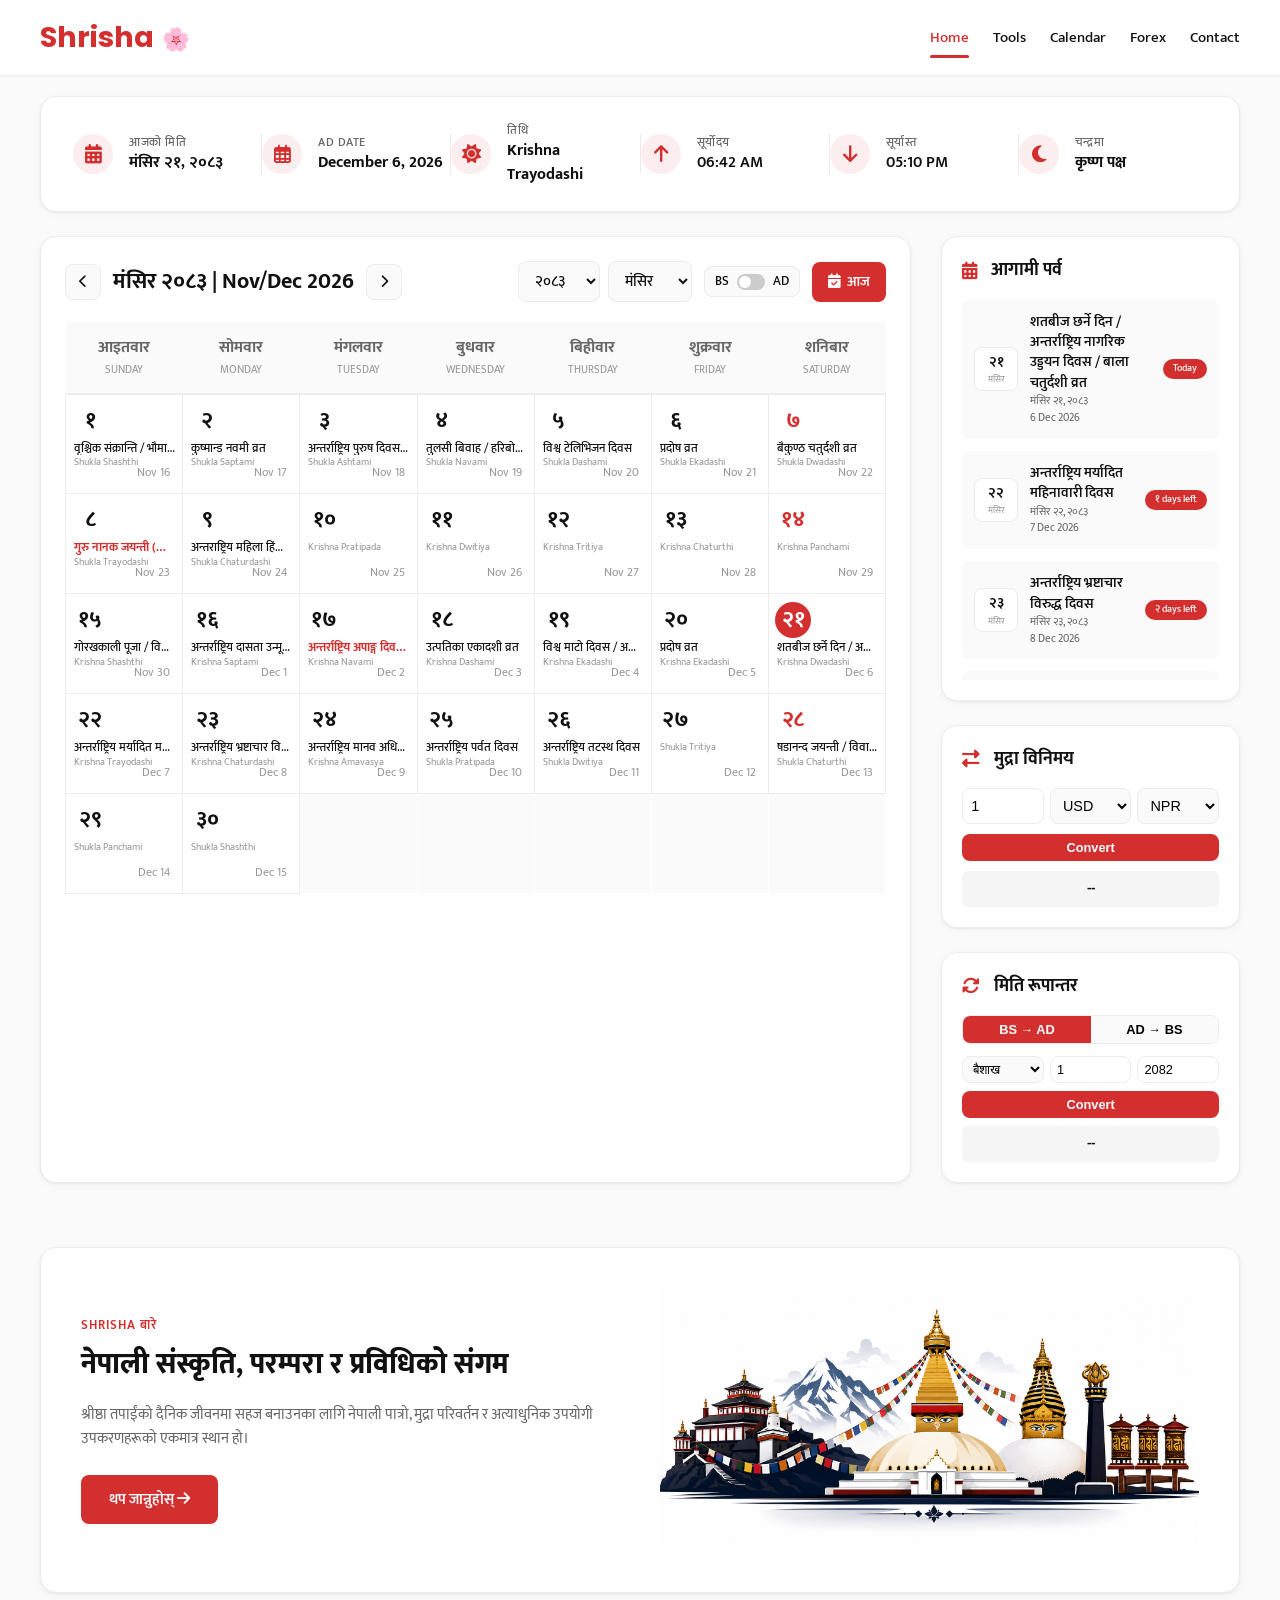
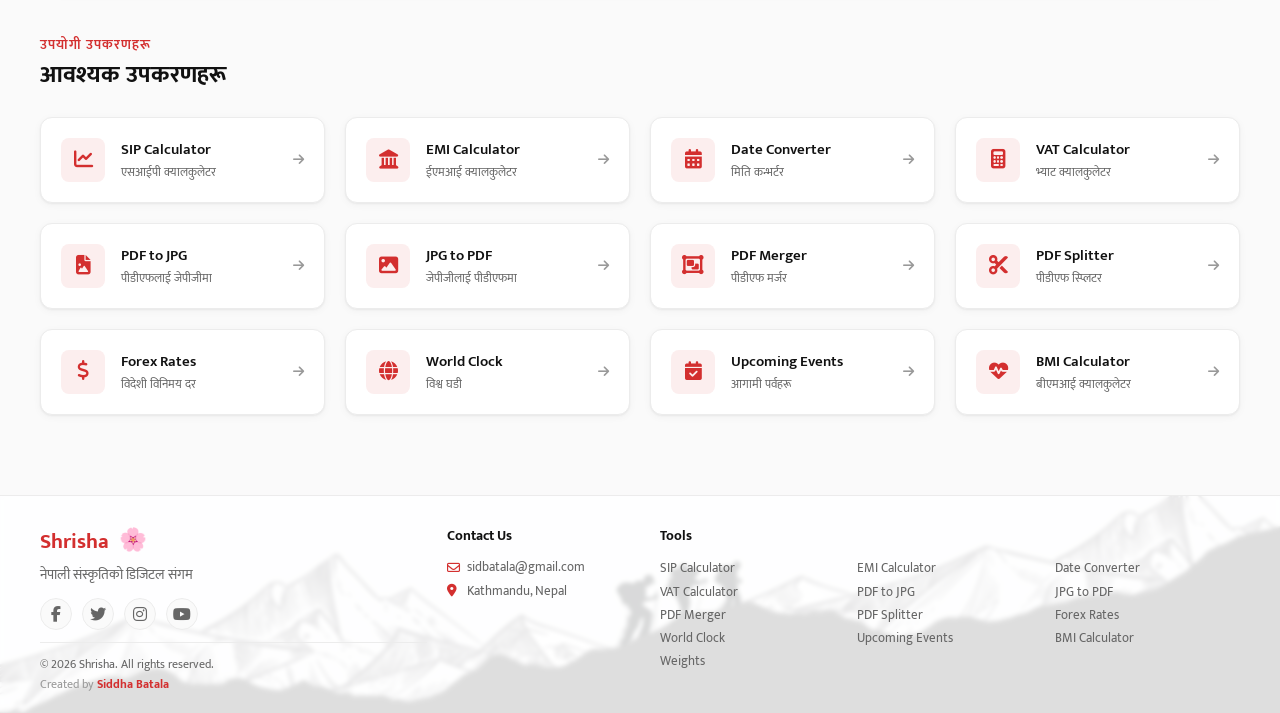
==== index.html @ 15189b82 "Add files via upload" ====
<!DOCTYPE html>
<html lang="ne">
<head>
    <meta charset="UTF-8" />
    <meta name="viewport" content="width=device-width, initial-scale=1.0, maximum-scale=5.0, user-scalable=yes" />
    <title>Shrisha – नेपाली पात्रो, पञ्चाङ्ग र उपकरणहरू</title>
    <meta name="description" content="Shrisha – पूर्ण नेपाली पात्रो, पञ्चाङ्ग, मिति कन्भर्टर, मुद्रा परिवर्तक र उपयोगी उपकरणहरू।" />
    <meta name="keywords" content="नेपाली पात्रो, Nepali Calendar, Panchang, नेपाली पञ्चाङ्ग, मिति कन्भर्टर" />
    <meta name="robots" content="index, follow" />
    <link rel="canonical" href="https://shrisha.com/" />

    <!-- Open Graph -->
    <meta property="og:type" content="website" />
    <meta property="og:title" content="Shrisha – नेपाली पात्रो, पञ्चाङ्ग र उपकरणहरू" />
    <meta property="og:description" content="पूर्ण नेपाली पात्रो, पञ्चाङ्ग, मुद्रा परिवर्तक, मिति कन्भर्टर र उपयोगी उपकरणहरू।" />
    <meta property="og:url" content="https://shrisha.com/" />

    <!-- Favicon -->
    <link rel="icon" type="image/png" href="assets/favicon.png" />
    <link rel="apple-touch-icon" href="assets/favicon.png" />

    <!-- Fonts -->
    <link rel="preconnect" href="https://fonts.googleapis.com" />
    <link rel="preconnect" href="https://fonts.gstatic.com" crossorigin />
    <link rel="stylesheet" href="https://fonts.googleapis.com/css2?family=Mukta:wght@300;400;500;600;700;800&family=Poppins:wght@300;400;500;600;700&display=swap" />

    <!-- Font Awesome -->
    <link rel="stylesheet" href="https://cdnjs.cloudflare.com/ajax/libs/font-awesome/6.4.0/css/all.min.css" />

    <!-- Main Styles -->
    <link rel="stylesheet" href="style.css" />

    <script type="application/ld+json">
        {
            "@context": "https://schema.org",
            "@type": "WebPage",
            "name": "Shrisha – Nepali Calendar & Tools",
            "description": "Complete Nepali calendar, panchang, currency converter, date converter and tools.",
            "url": "https://shrisha.com/"
        }
    </script>
</head>
<body>

    <!-- ===== HEADER ===== -->
    <header class="header">
        <div class="header-inner">
            <div class="nav-left">
                <a href="index.html" class="logo">
                    <span class="logo-text">Shrisha</span>
                    <span class="logo-sakura">🌸</span>
                </a>
            </div>
            <nav id="main-nav" class="main-nav">
                <ul id="nav-menu" class="nav-menu">
                    <li><a href="index.html" class="nav-link active">Home</a></li>
                    <li><a href="#tools-section" class="nav-link tools-nav-link">Tools</a></li>
                    <li><a href="#calendar" class="nav-link">Calendar</a></li>
                    <li><a href="Forex.html" class="nav-link" target="_blank">Forex</a></li>
                    <li><a href="#" class="nav-link">Contact</a></li>
                </ul>
                <button class="mobile-menu-toggle" id="mobile-menu-toggle" aria-label="Toggle menu">
                    <span></span><span></span><span></span>
                </button>
            </nav>
        </div>
    </header>

    <!-- ===== TOP INFO BAR ===== -->
    <section class="info-bar-container">
        <div class="info-bar" id="info-bar">
            <div class="info-item">
                <div class="info-icon"><i class="fas fa-calendar-alt"></i></div>
                <div class="info-content">
                    <div class="info-label">आजको मिति</div>
                    <div class="info-value" id="info-bs-date">--</div>
                </div>
            </div>
            <div class="info-divider"></div>
            <div class="info-item">
                <div class="info-icon"><i class="far fa-calendar-alt"></i></div>
                <div class="info-content">
                    <div class="info-label">AD Date</div>
                    <div class="info-value" id="info-ad-date">--</div>
                </div>
            </div>
            <div class="info-divider"></div>
            <div class="info-item">
                <div class="info-icon"><i class="fas fa-sun"></i></div>
                <div class="info-content">
                    <div class="info-label">तिथि</div>
                    <div class="info-value" id="info-tithi">--</div>
                </div>
            </div>
            <div class="info-divider"></div>
            <div class="info-item">
                <div class="info-icon"><i class="fas fa-arrow-up"></i></div>
                <div class="info-content">
                    <div class="info-label">सूर्योदय</div>
                    <div class="info-value" id="info-sunrise">--:--</div>
                </div>
            </div>
            <div class="info-divider"></div>
            <div class="info-item">
                <div class="info-icon"><i class="fas fa-arrow-down"></i></div>
                <div class="info-content">
                    <div class="info-label">सूर्यास्त</div>
                    <div class="info-value" id="info-sunset">--:--</div>
                </div>
            </div>
            <div class="info-divider"></div>
            <div class="info-item">
                <div class="info-icon"><i class="fas fa-moon"></i></div>
                <div class="info-content">
                    <div class="info-label">चन्द्रमा</div>
                    <div class="info-value" id="info-moon">--</div>
                </div>
            </div>
        </div>
    </section>

    <!-- ===== MAIN ===== -->
    <main class="main" id="calendar">
        <div class="content-grid">
            <!-- Calendar Card (left) -->
            <section class="calendar-card">
                <div class="calendar-header">
                    <div class="month-nav-group">
                        <button id="prev" class="nav-btn" aria-label="Previous month"><i class="fas fa-chevron-left"></i></button>
                        <div class="month-title"><span id="period-label" class="period-label">Loading...</span></div>
                        <button id="next" class="nav-btn" aria-label="Next month"><i class="fas fa-chevron-right"></i></button>
                    </div>
                    <div class="header-controls">
                        <div class="dropdown-group">
                            <select id="year-selector" class="selector-dropdown" aria-label="Select Year"></select>
                            <select id="month-selector" class="selector-dropdown" aria-label="Select Month"></select>
                        </div>
                        <div class="toggle-group">
                            <button id="toggle-mode-btn" class="toggle-mode-btn" aria-label="Toggle BS/AD">
                                <span class="toggle-label">BS</span>
                                <span class="toggle-slider"></span>
                                <span class="toggle-label">AD</span>
                            </button>
                        </div>
                        <button id="today-btn" class="today-btn-header"><i class="fas fa-calendar-check"></i> आज</button>
                    </div>
                </div>
                <div class="calendar-wrapper">
                    <div id="calendar-skeleton" style="display:block;padding:20px;">
                        <div style="display:grid;grid-template-columns:repeat(7,1fr);gap:4px;">
                            <div class="skeleton skeleton-cell"></div><div class="skeleton skeleton-cell"></div><div class="skeleton skeleton-cell"></div><div class="skeleton skeleton-cell"></div><div class="skeleton skeleton-cell"></div><div class="skeleton skeleton-cell"></div><div class="skeleton skeleton-cell"></div>
                            <div class="skeleton skeleton-cell"></div><div class="skeleton skeleton-cell"></div><div class="skeleton skeleton-cell"></div><div class="skeleton skeleton-cell"></div><div class="skeleton skeleton-cell"></div><div class="skeleton skeleton-cell"></div><div class="skeleton skeleton-cell"></div>
                            <div class="skeleton skeleton-cell"></div><div class="skeleton skeleton-cell"></div><div class="skeleton skeleton-cell"></div><div class="skeleton skeleton-cell"></div><div class="skeleton skeleton-cell"></div><div class="skeleton skeleton-cell"></div><div class="skeleton skeleton-cell"></div>
                            <div class="skeleton skeleton-cell"></div><div class="skeleton skeleton-cell"></div><div class="skeleton skeleton-cell"></div><div class="skeleton skeleton-cell"></div><div class="skeleton skeleton-cell"></div><div class="skeleton skeleton-cell"></div><div class="skeleton skeleton-cell"></div>
                            <div class="skeleton skeleton-cell"></div><div class="skeleton skeleton-cell"></div><div class="skeleton skeleton-cell"></div><div class="skeleton skeleton-cell"></div><div class="skeleton skeleton-cell"></div><div class="skeleton skeleton-cell"></div><div class="skeleton skeleton-cell"></div>
                        </div>
                    </div>
                    <table id="calendar-table" role="grid" style="display:none;"></table>
                </div>
            </section>

            <!-- Sidebar (right) – no Panchang, just events and converters -->
            <aside class="sidebar">
                <!-- Upcoming Events -->
                <div class="sidebar-card upcoming-card">
                    <div class="card-header">
                        <h3 class="card-title"><i class="fas fa-calendar-alt" style="color:#D32F2F;margin-right:8px;"></i>आगामी पर्व</h3>
                    </div>
                    <div class="upcoming-container">
                        <ul id="upcoming-list" class="upcoming-list" aria-live="polite">
                            <li class="upcoming-item" style="justify-content:center;color:var(--text-light);font-size:0.85rem;"><span>Loading...</span></li>
                        </ul>
                    </div>
                </div>

                <!-- Currency Converter -->
                <div class="sidebar-card currency-card">
                    <div class="card-header">
                        <h3 class="card-title"><i class="fas fa-exchange-alt" style="color:#D32F2F;margin-right:8px;"></i>मुद्रा विनिमय</h3>
                    </div>
                    <div class="currency-compact">
                        <div class="currency-row">
                            <input type="number" id="currency-amount" class="currency-input" placeholder="Amount" value="1">
                            <select id="currency-from" class="currency-select"></select>
                            <select id="currency-to" class="currency-select"></select>
                        </div>
                        <button id="currency-convert-btn" class="compact-btn">Convert</button>
                        <div id="currency-result" class="currency-result" style="min-height:36px;padding:6px;background:#f5f5f5;border-radius:6px;text-align:center;font-weight:600;">--</div>
                    </div>
                </div>

                <!-- Date Converter -->
                <div class="sidebar-card converter-card">
                    <div class="card-header">
                        <h3 class="card-title"><i class="fas fa-sync-alt" style="color:#D32F2F;margin-right:8px;"></i>मिति रूपान्तर</h3>
                    </div>
                    <div class="converter-compact">
                        <div class="converter-tabs">
                            <button class="converter-tab active" data-mode="bs-to-ad">BS → AD</button>
                            <button class="converter-tab" data-mode="ad-to-bs">AD → BS</button>
                        </div>
                        <div id="bs-to-ad-compact" class="converter-form-compact active">
                            <div class="compact-row">
                                <select id="bs-month-compact" class="compact-select"></select>
                                <input type="number" id="bs-day-compact" class="compact-input" placeholder="Day" min="1" max="32" value="1">
                                <input type="number" id="bs-year-compact" class="compact-input" placeholder="BS Year" min="2000" max="2099" value="2082">
                            </div>
                            <button id="convert-bs-compact-btn" class="compact-btn">Convert</button>
                            <div id="bs-to-ad-compact-result" class="compact-result" style="min-height:36px;">--</div>
                        </div>
                        <div id="ad-to-bs-compact" class="converter-form-compact">
                            <div class="compact-row">
                                <select id="ad-month-compact" class="compact-select"></select>
                                <input type="number" id="ad-day-compact" class="compact-input" placeholder="Day" min="1" max="31" value="1">
                                <input type="number" id="ad-year-compact" class="compact-input" placeholder="AD Year" min="1943" max="2042" value="2025">
                            </div>
                            <button id="convert-ad-compact-btn" class="compact-btn">Convert</button>
                            <div id="ad-to-bs-compact-result" class="compact-result" style="min-height:36px;">--</div>
                        </div>
                    </div>
                </div>
            </aside>
        </div>
    </main>

    <!-- ===== DAY INFO POPUP (modal) ===== -->
    <div id="day-popup" class="day-popup" aria-hidden="true" role="dialog">
        <div class="popup-overlay"></div>
        <div class="popup-container">
            <div class="popup-card" role="document">
                <button class="popup-close" id="popup-close" aria-label="बन्द">✕</button>

                <div class="popup-header">
                    <div class="popup-bs-date" id="popup-bs-date">--</div>
                    <div class="popup-ad-date" id="popup-ad-date">--</div>
                    <div class="popup-weekday" id="popup-weekday">--</div>
                </div>

                <div class="popup-body">
                    <div class="popup-row">
                        <div class="popup-sun-item"><i class="fas fa-arrow-up"></i> सूर्योदय: <span id="popup-sunrise">--:--</span></div>
                        <div class="popup-sun-item"><i class="fas fa-arrow-down"></i> सूर्यास्त: <span id="popup-sunset">--:--</span></div>
                    </div>
                    <div class="popup-day-count" id="popup-day-count">आज</div>

                    <div class="popup-panchang-mini">
                        <div class="popup-p-item"><label>तिथि</label><span id="popup-tithi">--</span></div>
                        <div class="popup-p-item"><label>पक्ष</label><span id="popup-paksha">--</span></div>
                        <div class="popup-p-item"><label>नक्षत्र</label><span id="popup-nakshatra">--</span></div>
                        <div class="popup-p-item"><label>योग</label><span id="popup-yoga">--</span></div>
                        <div class="popup-p-item"><label>करण</label><span id="popup-karana">--</span></div>
                        <div class="popup-p-item"><label>सूर्य राशि</label><span id="popup-sun-rashi">--</span></div>
                        <div class="popup-p-item"><label>चन्द्र राशि</label><span id="popup-moon-rashi">--</span></div>
                    </div>

                    <div class="popup-festivals" id="popup-festivals"></div>

                    <!-- View Full Panchang Link (icon removed) -->
                    <div class="popup-full-panchang-link">
                        <a href="#" id="popup-full-panchang-link" class="full-panchang-link">
                            पूर्ण पञ्चाङ्ग हेर्नुहोस्
                        </a>
                    </div>
                </div>
            </div>
        </div>
    </div>

    <!-- ===== ABOUT SECTION ===== -->
    <section class="about-section">
        <div class="about-wrapper">
            <div class="about-text">
                <h4 class="about-subtitle">Shrisha बारे</h4>
                <h2 class="about-title">नेपाली संस्कृति, परम्परा र प्रविधिको संगम</h2>
                <p>श्रीष्ठा तपाईंको दैनिक जीवनमा सहज बनाउनका लागि नेपाली पात्रो, मुद्रा परिवर्तन र अत्याधुनिक उपयोगी उपकरणहरूको एकमात्र स्थान हो।</p>
                <button class="btn-primary">थप जान्नुहोस् <i class="fas fa-arrow-right"></i></button>
            </div>
            <div class="about-image"><img src="assets/about-image.png" alt="Shrisha बारे" loading="lazy" /></div>
        </div>
    </section>

    <!-- ===== TOOLS SECTION ===== -->
    <section id="tools-section" class="tools-section">
        <div class="tools-header">
            <span class="tools-label">उपयोगी उपकरणहरू</span>
            <h3 class="tools-title">आवश्यक उपकरणहरू</h3>
        </div>
        <div class="tools-grid">
            <a href="#" class="tool-card" data-tool="sip"><div class="tool-icon"><i class="fas fa-chart-line"></i></div><div class="tool-content"><h4>SIP Calculator</h4><p>एसआईपी क्यालकुलेटर</p></div><i class="fas fa-arrow-right tool-arrow"></i></a>
            <a href="#" class="tool-card" data-tool="emi"><div class="tool-icon"><i class="fas fa-landmark"></i></div><div class="tool-content"><h4>EMI Calculator</h4><p>ईएमआई क्यालकुलेटर</p></div><i class="fas fa-arrow-right tool-arrow"></i></a>
            <a href="#" class="tool-card" data-tool="date"><div class="tool-icon"><i class="fas fa-calendar-alt"></i></div><div class="tool-content"><h4>Date Converter</h4><p>मिति कन्भर्टर</p></div><i class="fas fa-arrow-right tool-arrow"></i></a>
            <a href="#" class="tool-card" data-tool="vat"><div class="tool-icon"><i class="fas fa-calculator"></i></div><div class="tool-content"><h4>VAT Calculator</h4><p>भ्याट क्यालकुलेटर</p></div><i class="fas fa-arrow-right tool-arrow"></i></a>
            <a href="#" class="tool-card" data-tool="pdf2jpg"><div class="tool-icon"><i class="fas fa-file-image"></i></div><div class="tool-content"><h4>PDF to JPG</h4><p>पीडीएफलाई जेपीजीमा</p></div><i class="fas fa-arrow-right tool-arrow"></i></a>
            <a href="#" class="tool-card" data-tool="jpg2pdf"><div class="tool-icon"><i class="fas fa-image"></i></div><div class="tool-content"><h4>JPG to PDF</h4><p>जेपीजीलाई पीडीएफमा</p></div><i class="fas fa-arrow-right tool-arrow"></i></a>
            <a href="#" class="tool-card" data-tool="pdfmerge"><div class="tool-icon"><i class="fas fa-object-group"></i></div><div class="tool-content"><h4>PDF Merger</h4><p>पीडीएफ मर्जर</p></div><i class="fas fa-arrow-right tool-arrow"></i></a>
            <a href="#" class="tool-card" data-tool="pdfsplit"><div class="tool-icon"><i class="fas fa-cut"></i></div><div class="tool-content"><h4>PDF Splitter</h4><p>पीडीएफ स्प्लिटर</p></div><i class="fas fa-arrow-right tool-arrow"></i></a>
            <a href="#" class="tool-card" data-tool="forex"><div class="tool-icon"><i class="fas fa-dollar-sign"></i></div><div class="tool-content"><h4>Forex Rates</h4><p>विदेशी विनिमय दर</p></div><i class="fas fa-arrow-right tool-arrow"></i></a>
            <a href="#" class="tool-card" data-tool="worldclock"><div class="tool-icon"><i class="fas fa-globe"></i></div><div class="tool-content"><h4>World Clock</h4><p>विश्व घडी</p></div><i class="fas fa-arrow-right tool-arrow"></i></a>
            <a href="#" class="tool-card" data-tool="events"><div class="tool-icon"><i class="fas fa-calendar-check"></i></div><div class="tool-content"><h4>Upcoming Events</h4><p>आगामी पर्वहरू</p></div><i class="fas fa-arrow-right tool-arrow"></i></a>
            <a href="#" class="tool-card" data-tool="bmi"><div class="tool-icon"><i class="fas fa-heartbeat"></i></div><div class="tool-content"><h4>BMI Calculator</h4><p>बीएमआई क्यालकुलेटर</p></div><i class="fas fa-arrow-right tool-arrow"></i></a>
        </div>
    </section>

    <!-- ===== FOOTER ===== -->
    <footer class="footer">
        <div class="footer-overlay"></div>
        <div class="footer-content">
            <!-- Brand Column -->
            <div class="footer-column brand-col">
                <div class="footer-logo">Shrisha <span class="logo-sakura">🌸</span></div>
                <p class="footer-desc">नेपाली संस्कृतिको डिजिटल संगम</p>
                <div class="social-links">
                    <a href="#" aria-label="Facebook"><i class="fab fa-facebook-f"></i></a>
                    <a href="#" aria-label="Twitter"><i class="fab fa-twitter"></i></a>
                    <a href="#" aria-label="Instagram"><i class="fab fa-instagram"></i></a>
                    <a href="#" aria-label="YouTube"><i class="fab fa-youtube"></i></a>
                </div>
                <div class="footer-copyright">
                    <p>&copy; <span id="current-year"></span> Shrisha. All rights reserved.</p>
                    <p class="creator-credit">Created by <strong>Siddha Batala</strong></p>
                </div>
            </div>

            <!-- Contact Column -->
            <div class="footer-column contact-col">
                <h4>Contact Us</h4>
                <ul>
                    <li><i class="far fa-envelope"></i> sidbatala@gmail.com</li>
                    <li><i class="fas fa-map-marker-alt"></i> Kathmandu, Nepal</li>
                </ul>
            </div>

            <!-- Tools Column -->
            <div class="footer-column tools-col">
                <h4>Tools</h4>
                <ul>
                    <li><a href="#">SIP Calculator</a></li>
                    <li><a href="#">EMI Calculator</a></li>
                    <li><a href="#">Date Converter</a></li>
                    <li><a href="#">VAT Calculator</a></li>
                    <li><a href="#">PDF to JPG</a></li>
                    <li><a href="#">JPG to PDF</a></li>
                    <li><a href="#">PDF Merger</a></li>
                    <li><a href="#">PDF Splitter</a></li>
                    <li><a href="#">Forex Rates</a></li>
                    <li><a href="#">World Clock</a></li>
                    <li><a href="#">Upcoming Events</a></li>
                    <li><a href="#">BMI Calculator</a></li>
                    <li><a href="#">Weights</a></li>
                </ul>
            </div>
        </div>
    </footer>

    <!-- ===== SCRIPTS ===== -->
    <script src="data.js"></script>
    <script src="festivals.js"></script>
    <script src="date.js"></script>
    <script src="app.js" defer></script>

</body>
</html>
---- style.css ----
/* ===== Reset & Base ===== */
* {
    margin: 0;
    padding: 0;
    box-sizing: border-box;
}
:root {
    --primary: #D32F2F;
    --primary-hover: #B71C1C;
    --bg-main: #FAFAFA;
    --card-bg: #FFFFFF;
    --text-main: #111111;
    --text-secondary: #666666;
    --text-light: #999999;
    --border-color: #ECECEC;
    --shadow-card: 0 2px 8px rgba(0, 0, 0, 0.04), 0 1px 2px rgba(0, 0, 0, 0.05);
    --shadow-hover: 0 8px 20px rgba(0, 0, 0, 0.06);
    --radius-lg: 16px;
    --radius-md: 12px;
    --radius-sm: 8px;
    --spacing-sm: 16px;
}
html {
    scroll-behavior: smooth;
}
body {
    font-family: 'Mukta', 'Noto Sans Devanagari', 'Poppins', sans-serif;
    background-color: var(--bg-main);
    color: var(--text-main);
    line-height: 1.5;
    -webkit-font-smoothing: antialiased;
}

/* ===== Header ===== */
.header {
    background: var(--card-bg);
    border-bottom: 1px solid var(--border-color);
    position: sticky;
    top: 0;
    z-index: 1000;
    box-shadow: 0 1px 3px rgba(0, 0, 0, 0.04);
}
.header-inner {
    max-width: 1440px;
    margin: 0 auto;
    padding: 16px 40px;
    display: flex;
    align-items: center;
    justify-content: space-between;
    position: relative;
}
.nav-left {
    display: flex;
    align-items: center;
    z-index: 1;
}
.logo {
    display: flex;
    align-items: baseline;
    gap: 6px;
    font-size: 1.5rem;
    font-weight: 700;
    color: var(--primary);
    font-family: 'Poppins', sans-serif;
    text-decoration: none;
    flex-wrap: wrap;
}
.logo-text {
    font-size: 1.8rem;
}
.logo-sakura {
    font-size: 1.4rem;
    line-height: 1;
    margin-left: 2px;
}
.main-nav {
    display: flex;
    align-items: center;
    z-index: 1;
}
.nav-menu {
    display: flex;
    list-style: none;
    gap: 24px;
    align-items: center;
}
.nav-link {
    text-decoration: none;
    color: var(--text-main);
    font-weight: 500;
    font-size: 0.95rem;
    padding: 6px 0;
    position: relative;
    transition: color 0.2s;
}
.nav-link:hover {
    color: var(--primary);
}
.nav-link.active {
    color: var(--primary);
}
.nav-link.active::after {
    content: '';
    position: absolute;
    bottom: -2px;
    left: 0;
    width: 100%;
    height: 3px;
    background: var(--primary);
    border-radius: 2px;
}
.mobile-menu-toggle {
    display: none;
    flex-direction: column;
    gap: 4px;
    background: none;
    border: none;
    cursor: pointer;
    padding: 8px;
}
.mobile-menu-toggle span {
    display: block;
    width: 22px;
    height: 2px;
    background: var(--text-main);
    border-radius: 2px;
    transition: 0.3s;
}
.mobile-menu-toggle.active span:nth-child(1) {
    transform: rotate(45deg) translate(4px, 4px);
}
.mobile-menu-toggle.active span:nth-child(2) {
    opacity: 0;
}
.mobile-menu-toggle.active span:nth-child(3) {
    transform: rotate(-45deg) translate(4px, -4px);
}

/* ===== Info Bar ===== */
.info-bar-container {
    max-width: 1440px;
    margin: 20px auto 0;
    padding: 0 40px;
}
.info-bar {
    background: var(--card-bg);
    border-radius: var(--radius-lg);
    box-shadow: var(--shadow-card);
    padding: 24px 32px;
    display: flex;
    justify-content: space-between;
    align-items: center;
    border: 1px solid var(--border-color);
    flex-wrap: wrap;
}
.info-item {
    display: flex;
    align-items: center;
    gap: 16px;
    flex: 1 1 120px;
}
.info-icon {
    font-size: 1.2rem;
    color: var(--primary);
    background: rgba(211, 47, 47, 0.08);
    width: 40px;
    height: 40px;
    border-radius: 50%;
    display: flex;
    align-items: center;
    justify-content: center;
}
.info-icon .icon-img {
    width: 20px;
    height: 20px;
}
.info-content {
    display: flex;
    flex-direction: column;
}
.info-label {
    font-size: 0.75rem;
    color: var(--text-secondary);
    font-weight: 500;
    text-transform: uppercase;
    letter-spacing: 0.5px;
}
.info-value {
    font-size: 1rem;
    font-weight: 600;
    color: var(--text-main);
}
.info-divider {
    width: 1px;
    height: 40px;
    background: var(--border-color);
}

/* ===== Main Layout ===== */
.main {
    max-width: 1440px;
    margin: 0 auto;
    padding: 24px 40px;
}
.content-grid {
    display: flex;
    gap: 30px;
    align-items: stretch;
}
.calendar-card {
    flex: 2.2;
}
.sidebar {
    flex: 0.8;
    display: flex;
    flex-direction: column;
    gap: 24px;
    position: sticky;
    top: 24px;
    align-self: flex-start;
}

/* ===== Calendar Card ===== */
.calendar-card {
    background: var(--card-bg);
    border-radius: var(--radius-lg);
    box-shadow: var(--shadow-card);
    border: 1px solid var(--border-color);
    padding: 24px;
}
.calendar-header {
    display: flex;
    justify-content: space-between;
    align-items: center;
    margin-bottom: 20px;
    flex-wrap: wrap;
    gap: 12px;
}
.month-nav-group {
    display: flex;
    align-items: center;
    gap: 12px;
}
.month-title {
    font-size: 1.4rem;
    font-weight: 700;
    color: var(--text-main);
}
.nav-btn {
    background: var(--bg-main);
    border: 1px solid var(--border-color);
    border-radius: var(--radius-sm);
    width: 36px;
    height: 36px;
    display: flex;
    align-items: center;
    justify-content: center;
    cursor: pointer;
    color: var(--text-main);
    transition: 0.2s;
}
.nav-btn:hover {
    background: var(--primary);
    color: #fff;
    border-color: var(--primary);
}

.header-controls {
    display: flex;
    align-items: center;
    gap: 12px;
    flex-wrap: wrap;
}
.dropdown-group {
    display: flex;
    gap: 8px;
}
.selector-dropdown {
    padding: 6px 12px;
    border: 1px solid var(--border-color);
    border-radius: var(--radius-sm);
    background: var(--bg-main);
    font-family: inherit;
    font-size: 0.95rem;
    font-weight: 500;
    color: var(--text-main);
    cursor: pointer;
    outline: none;
}
.selector-dropdown:focus {
    border-color: var(--primary);
}
.toggle-group {
    display: flex;
    align-items: center;
}
.toggle-mode-btn {
    display: flex;
    align-items: center;
    gap: 8px;
    background: var(--bg-main);
    border: 1px solid var(--border-color);
    border-radius: var(--radius-sm);
    padding: 4px 10px;
    cursor: pointer;
    font-family: inherit;
    font-weight: 500;
    font-size: 0.8rem;
    color: var(--text-main);
    transition: 0.2s;
}
.toggle-mode-btn:hover {
    border-color: var(--primary);
}
.toggle-slider {
    display: inline-block;
    width: 28px;
    height: 16px;
    background: #ccc;
    border-radius: 20px;
    position: relative;
    transition: 0.3s;
}
.toggle-slider::after {
    content: '';
    position: absolute;
    top: 2px;
    left: 2px;
    width: 12px;
    height: 12px;
    background: white;
    border-radius: 50%;
    transition: 0.3s;
}
.toggle-mode-btn.active .toggle-slider {
    background: var(--primary);
}
.toggle-mode-btn.active .toggle-slider::after {
    transform: translateX(12px);
}
.today-btn-header {
    padding: 8px 16px;
    border: none;
    border-radius: var(--radius-sm);
    background: var(--primary);
    color: #fff;
    font-weight: 600;
    cursor: pointer;
    font-family: inherit;
    font-size: 0.9rem;
    transition: 0.2s;
    display: flex;
    align-items: center;
    gap: 6px;
}
.today-btn-header:hover {
    background: var(--primary-hover);
}

.calendar-wrapper {
    overflow-x: auto;
}
#calendar-table {
    width: 100%;
    border-collapse: collapse;
    table-layout: fixed;
}
#calendar-table thead th {
    padding: 14px 8px;
    text-align: center;
    font-weight: 700;
    color: var(--text-secondary);
    border-bottom: 2px solid var(--border-color);
    background: var(--bg-main);
    font-size: 1.05rem;
}
.th-wrap {
    display: flex;
    flex-direction: column;
    align-items: center;
    gap: 2px;
}
.th-nep {
    font-size: 1rem;
    font-weight: 700;
}
.th-en {
    font-size: 0.7rem;
    color: var(--text-light);
    font-weight: 400;
}

/* ===== BS Calendar Cell ===== */
#calendar-table tbody td {
    border: 1px solid var(--border-color);
    height: 100px;
    padding: 8px 6px;
    vertical-align: top;
    cursor: pointer;
    transition: background 0.15s;
    position: relative;
    font-size: 1rem;
}
#calendar-table tbody td:not(.empty):hover {
    background: #f8f8f8;
}
#calendar-table tbody td.empty {
    background: var(--bg-main);
    border-color: transparent;
}

.cell-inner {
    display: flex;
    flex-direction: column;
    height: 100%;
    width: 100%;
    position: relative;
}

.cell-top {
    display: flex;
    justify-content: flex-start;
    align-items: flex-start;
    margin-bottom: 2px;
}
.bs-day {
    font-size: 1.4rem;
    font-weight: 700;
    color: var(--text-main);
    display: inline-flex;
    align-items: center;
    justify-content: center;
    width: 36px;
    height: 36px;
    border-radius: 50%;
    line-height: 1;
}
.today .bs-day {
    background: var(--primary);
    color: #fff;
}
.is-sat .bs-day {
    color: var(--primary);
}
.today.is-sat .bs-day {
    color: #fff;
}

.cell-center {
    display: flex;
    flex-direction: column;
    align-items: flex-start;
    padding-left: 2px;
    flex: 1;
}
.festival {
    display: block;
    font-size: 0.75rem;
    color: #111111;
    font-weight: 500;
    white-space: nowrap;
    overflow: hidden;
    text-overflow: ellipsis;
    max-width: 100%;
    line-height: 1.2;
}
.festival.red-fest {
    color: #D32F2F;
    font-weight: 700;
}
.cell-bottom-left {
    display: block;
    font-size: 0.65rem;
    color: var(--text-light);
    line-height: 1.2;
    margin-top: 1px;
}

.ad-date {
    position: absolute;
    right: 6px;
    bottom: 4px;
    font-size: 0.75rem;
    color: var(--text-light);
    font-weight: 400;
}

/* ===== Sidebar ===== */
.sidebar-card {
    background: var(--card-bg);
    border-radius: var(--radius-lg);
    box-shadow: var(--shadow-card);
    border: 1px solid var(--border-color);
    padding: 20px;
    flex: 1;
}
.card-header {
    display: flex;
    justify-content: space-between;
    align-items: center;
    margin-bottom: 16px;
}
.card-title {
    font-size: 1.1rem;
    font-weight: 700;
    display: flex;
    align-items: center;
    gap: 6px;
}

/* ===== Upcoming Events ===== */
.upcoming-container {
    max-height: 380px;
    overflow-y: auto;
    scroll-behavior: smooth;
    scrollbar-width: none;
    -ms-overflow-style: none;
}
.upcoming-container::-webkit-scrollbar {
    display: none;
}
.upcoming-list {
    list-style: none;
    display: flex;
    flex-direction: column;
    gap: 12px;
}
.upcoming-item {
    display: flex;
    align-items: center;
    gap: 12px;
    padding: 12px;
    background: var(--bg-main);
    border-radius: var(--radius-sm);
    cursor: pointer;
    transition: 0.2s;
}
.upcoming-item:hover {
    background: #f1f1f1;
    transform: translateY(-1px);
}
.event-date {
    width: 44px;
    height: 44px;
    background: var(--card-bg);
    border-radius: var(--radius-sm);
    display: flex;
    flex-direction: column;
    align-items: center;
    justify-content: center;
    border: 1px solid var(--border-color);
    flex-shrink: 0;
}
.event-date .day {
    font-weight: 700;
    font-size: 0.9rem;
}
.event-date .month {
    font-size: 0.55rem;
    color: var(--text-light);
    text-transform: uppercase;
}
.event-info {
    flex: 1;
}
.event-title {
    font-weight: 600;
    font-size: 0.85rem;
}
.event-meta {
    font-size: 0.7rem;
    color: var(--text-secondary);
}
.event-pill {
    font-size: 0.65rem;
    background: var(--primary);
    color: #fff;
    padding: 2px 10px;
    border-radius: 20px;
    font-weight: 500;
    white-space: nowrap;
}

/* ===== Currency Converter ===== */
.currency-compact {
    display: flex;
    flex-direction: column;
    gap: 10px;
}
.currency-row {
    display: flex;
    gap: 6px;
    flex-wrap: wrap;
}
.currency-input {
    flex: 1;
    padding: 8px;
    border: 1px solid var(--border-color);
    border-radius: var(--radius-sm);
    font-size: 0.9rem;
    min-width: 60px;
}
.currency-select {
    flex: 1;
    padding: 8px;
    border: 1px solid var(--border-color);
    border-radius: var(--radius-sm);
    font-size: 0.9rem;
    background: var(--bg-main);
    min-width: 60px;
}
.currency-result {
    min-height: 36px;
    padding: 6px;
    background: #f5f5f5;
    border-radius: 6px;
    text-align: center;
    font-weight: 600;
    display: flex;
    align-items: center;
    justify-content: center;
}

/* ===== Date Converter ===== */
.converter-compact {
    display: flex;
    flex-direction: column;
    gap: 12px;
}
.converter-tabs {
    display: flex;
    border: 1px solid var(--border-color);
    border-radius: var(--radius-sm);
    overflow: hidden;
}
.converter-tab {
    flex: 1;
    padding: 6px;
    background: var(--bg-main);
    border: none;
    font-weight: 600;
    font-size: 0.8rem;
    cursor: pointer;
    transition: 0.2s;
}
.converter-tab.active {
    background: var(--primary);
    color: #fff;
}
.converter-form-compact {
    display: none;
    flex-direction: column;
    gap: 8px;
}
.converter-form-compact.active {
    display: flex;
}
.compact-row {
    display: flex;
    gap: 6px;
    flex-wrap: wrap;
}
.compact-select {
    flex: 1;
    padding: 4px 6px;
    border: 1px solid var(--border-color);
    border-radius: var(--radius-sm);
    font-size: 0.8rem;
    background: var(--bg-main);
    min-width: 60px;
}
.compact-input {
    flex: 1;
    padding: 4px 6px;
    border: 1px solid var(--border-color);
    border-radius: var(--radius-sm);
    font-size: 0.8rem;
    min-width: 50px;
}
.compact-btn {
    padding: 6px 12px;
    background: var(--primary);
    color: #fff;
    border: none;
    border-radius: var(--radius-sm);
    font-weight: 600;
    font-size: 0.8rem;
    cursor: pointer;
    transition: 0.2s;
}
.compact-btn:hover {
    background: var(--primary-hover);
}
.compact-result {
    min-height: 36px;
    padding: 6px;
    background: #f5f5f5;
    border-radius: 6px;
    text-align: center;
    font-weight: 600;
    display: flex;
    align-items: center;
    justify-content: center;
}

/* ===== Day Popup ===== */
.day-popup {
    position: fixed;
    inset: 0;
    display: none;
    z-index: 2000;
}
.day-popup.show {
    display: block;
}
.popup-overlay {
    position: absolute;
    inset: 0;
    background: rgba(0, 0, 0, 0.5);
    backdrop-filter: blur(4px);
}
.popup-container {
    position: absolute;
    inset: 0;
    display: flex;
    align-items: center;
    justify-content: center;
    padding: var(--spacing-sm);
}
.popup-card {
    background: var(--card-bg);
    border-radius: var(--radius-lg);
    width: 100%;
    max-width: 520px;
    max-height: 95vh;
    overflow-y: auto;
    border: 1px solid var(--border-color);
    box-shadow: 0 10px 30px rgba(0, 0, 0, 0.2);
    padding: 0;
    position: relative;
}
.popup-close {
    position: absolute;
    top: 12px;
    right: 12px;
    width: 32px;
    height: 32px;
    border-radius: 50%;
    background: var(--bg-main);
    border: none;
    color: var(--text-main);
    font-size: 1.2rem;
    cursor: pointer;
    display: flex;
    align-items: center;
    justify-content: center;
    z-index: 10;
    transition: 0.2s;
}
.popup-close:hover {
    background: var(--primary);
    color: #fff;
}
.popup-header {
    padding: 20px 24px 12px;
    border-bottom: 1px solid var(--border-color);
    background: var(--bg-main);
    border-radius: var(--radius-lg) var(--radius-lg) 0 0;
}
.popup-bs-date {
    font-size: 1.2rem;
    font-weight: 700;
}
.popup-ad-date {
    font-size: 0.9rem;
    color: var(--text-secondary);
}
.popup-weekday {
    font-size: 0.9rem;
    color: var(--text-secondary);
    margin-top: 4px;
}
.popup-body {
    padding: 16px 24px 24px;
}
.popup-row {
    display: flex;
    gap: 16px;
    justify-content: space-around;
    margin-bottom: 12px;
}
.popup-sun-item {
    font-size: 0.9rem;
    font-weight: 500;
}
.popup-sun-item i {
    color: var(--primary);
    margin-right: 4px;
}
.popup-day-count {
    text-align: center;
    font-size: 1.1rem;
    font-weight: 700;
    color: var(--primary);
    margin-bottom: 16px;
}
.popup-panchang-mini {
    display: grid;
    grid-template-columns: 1fr 1fr;
    gap: 6px 16px;
    border-top: 1px solid var(--border-color);
    padding-top: 16px;
    margin-top: 8px;
}
.popup-p-item {
    display: flex;
    justify-content: space-between;
    font-size: 0.9rem;
    padding: 4px 0;
    border-bottom: 1px solid #f5f5f5;
}
.popup-p-item label {
    color: var(--text-secondary);
    font-weight: 500;
}
.popup-p-item span {
    font-weight: 600;
}
.popup-festivals {
    margin-top: 16px;
    padding-top: 12px;
    border-top: 1px solid var(--border-color);
    font-weight: 600;
    color: #111111;
    text-align: center;
}
.popup-festivals .red-fest {
    color: #D32F2F;
}
.popup-full-panchang-link {
    margin-top: 16px;
    padding-top: 14px;
    border-top: 1px solid var(--border-color);
    text-align: center;
}
.full-panchang-link {
    display: inline-flex;
    align-items: center;
    gap: 8px;
    color: var(--primary);
    font-weight: 600;
    font-size: 0.95rem;
    text-decoration: none;
    padding: 8px 18px;
    border-radius: var(--radius-sm);
    background: rgba(211, 47, 47, 0.06);
    transition: 0.2s;
    border: 1px solid transparent;
}
.full-panchang-link:hover {
    background: rgba(211, 47, 47, 0.12);
    border-color: var(--primary);
}

/* ===== About & Tools ===== */
.about-section {
    max-width: 1440px;
    margin: 40px auto 0;
    padding: 0 40px;
}
.about-wrapper {
    background: var(--card-bg);
    border-radius: var(--radius-lg);
    box-shadow: var(--shadow-card);
    border: 1px solid var(--border-color);
    display: flex;
    padding: 40px;
    gap: 40px;
    align-items: center;
}
.about-text {
    flex: 1;
}
.about-subtitle {
    color: var(--primary);
    font-weight: 600;
    text-transform: uppercase;
    letter-spacing: 1px;
    font-size: 0.8rem;
    margin-bottom: 8px;
}
.about-title {
    font-size: 1.8rem;
    font-weight: 800;
    margin-bottom: 16px;
}
.about-text p {
    color: var(--text-secondary);
    font-size: 0.95rem;
    line-height: 1.6;
    margin-bottom: 24px;
}
.btn-primary {
    background: var(--primary);
    color: #fff;
    border: none;
    padding: 12px 28px;
    border-radius: var(--radius-sm);
    font-weight: 600;
    font-size: 0.95rem;
    cursor: pointer;
    transition: 0.2s;
    font-family: inherit;
}
.btn-primary:hover {
    background: var(--primary-hover);
}
.about-image {
    flex: 1;
    text-align: center;
}
.about-image img {
    max-width: 100%;
    height: auto;
    max-height: 280px;
    object-fit: contain;
}

/* ===== Tools Grid ===== */
.tools-section {
    max-width: 1440px;
    margin: 40px auto 0;
    padding: 0 40px 40px;
}
.tools-header {
    margin-bottom: 24px;
}
.tools-label {
    color: var(--primary);
    font-weight: 600;
    font-size: 0.85rem;
    text-transform: uppercase;
    letter-spacing: 1px;
}
.tools-title {
    font-size: 1.5rem;
    font-weight: 700;
}
.tools-grid {
    display: grid;
    grid-template-columns: repeat(auto-fill, minmax(260px, 1fr));
    gap: 20px;
}
.tool-card {
    background: var(--card-bg);
    border-radius: var(--radius-md);
    box-shadow: var(--shadow-card);
    border: 1px solid var(--border-color);
    padding: 20px;
    display: flex;
    align-items: center;
    gap: 16px;
    text-decoration: none;
    color: inherit;
    transition: 0.2s;
    cursor: pointer;
}
.tool-card:hover {
    transform: translateY(-4px);
    box-shadow: var(--shadow-hover);
    border-color: var(--primary);
}
.tool-icon {
    background: rgba(211, 47, 47, 0.08);
    width: 44px;
    height: 44px;
    border-radius: var(--radius-sm);
    display: flex;
    align-items: center;
    justify-content: center;
    color: var(--primary);
    font-size: 1.2rem;
    flex-shrink: 0;
}
.tool-content {
    flex: 1;
}
.tool-content h4 {
    font-size: 0.95rem;
    font-weight: 600;
    margin-bottom: 2px;
}
.tool-content p {
    font-size: 0.75rem;
    color: var(--text-secondary);
}
.tool-arrow {
    color: var(--text-light);
    font-size: 0.8rem;
    transition: 0.2s;
}
.tool-card:hover .tool-arrow {
    color: var(--primary);
    transform: translateX(4px);
}

/* ===== Footer ===== */
.footer {
    position: relative;
    background: #f8f9fa;
    background-image: url('assets/footer-image.png');
    background-size: cover;
    background-position: center;
    border-top: 1px solid var(--border-color);
    padding: 30px 40px 20px;
    margin-top: 40px;
}
.footer-overlay {
    position: absolute;
    inset: 0;
    background: rgba(255, 255, 255, 0.85);
    backdrop-filter: blur(2px);
}
.footer-content {
    position: relative;
    max-width: 1440px;
    margin: 0 auto;
    display: flex;
    justify-content: space-between;
    flex-wrap: wrap;
    gap: 20px;
    z-index: 1;
}
.footer-column {
    flex: 1;
    min-width: 180px;
}
.footer-column.brand-col {
    flex: 2;
    min-width: 220px;
}
.footer-column.contact-col {
    flex: 1;
    min-width: 160px;
}
.footer-column.tools-col {
    flex: 3;
    min-width: 200px;
}

.footer-logo {
    display: flex;
    align-items: center;
    gap: 8px;
    font-size: 1.3rem;
    font-weight: 700;
    color: var(--primary);
    margin-bottom: 8px;
}
.footer-logo .logo-sakura {
    font-size: 1.4rem;
}
.footer-desc {
    color: var(--text-secondary);
    font-size: 0.85rem;
    margin-bottom: 12px;
}

.social-links {
    display: flex;
    gap: 10px;
}
.social-links a {
    width: 32px;
    height: 32px;
    border-radius: 50%;
    background: var(--bg-main);
    border: 1px solid var(--border-color);
    display: flex;
    align-items: center;
    justify-content: center;
    color: var(--text-secondary);
    text-decoration: none;
    transition: 0.2s;
}
.social-links a:hover {
    background: var(--primary);
    color: #fff;
    border-color: var(--primary);
}

.footer-column h4 {
    font-size: 0.85rem;
    font-weight: 700;
    margin-bottom: 12px;
    color: var(--text-main);
}
.footer-column ul {
    list-style: none;
    display: flex;
    flex-direction: column;
    gap: 4px;
}
.footer-column ul li a {
    text-decoration: none;
    color: var(--text-secondary);
    font-size: 0.8rem;
    transition: 0.2s;
}
.footer-column ul li a:hover {
    color: var(--primary);
}
.footer-column ul li {
    color: var(--text-secondary);
    font-size: 0.8rem;
    display: flex;
    align-items: center;
    gap: 6px;
}
.footer-column ul li i {
    color: var(--primary);
    width: 14px;
    font-size: 0.8rem;
}

/* Tools list: 3 columns */
.tools-col ul {
    display: grid;
    grid-template-columns: repeat(3, 1fr);
    gap: 2px 12px;
}
.tools-col ul li {
    font-size: 0.75rem;
    padding: 1px 0;
}

.footer-copyright {
    margin-top: 12px;
    border-top: 1px solid var(--border-color);
    padding-top: 12px;
    font-size: 0.75rem;
    color: var(--text-secondary);
}
.creator-credit {
    color: var(--text-light);
    font-size: 0.75rem;
    margin-top: 2px;
}
.creator-credit strong {
    color: var(--primary);
}

/* ===== Responsive Footer ===== */
@media (max-width: 992px) {
    .footer-content {
        flex-direction: column;
        gap: 30px;
    }
    .footer-column {
        min-width: auto;
    }
    .footer-column.brand-col,
    .footer-column.contact-col,
    .footer-column.tools-col {
        flex: none;
    }
    .tools-col ul {
        grid-template-columns: repeat(2, 1fr);
    }
}
@media (max-width: 480px) {
    .footer {
        padding: 20px 16px 16px;
    }
    .tools-col ul {
        grid-template-columns: 1fr 1fr;
    }
}

/* ===== Responsive (general) ===== */
@media (max-width: 1200px) {
    .footer-content {
        flex-direction: column;
    }
    .footer-right {
        min-width: auto;
    }
}
@media (max-width: 992px) {
    .header-inner {
        padding: 12px 24px;
    }
    .info-bar-container {
        padding: 0 24px;
    }
    .main {
        padding: 20px 24px;
    }
    .content-grid {
        flex-direction: column;
    }
    .calendar-card {
        flex: 1;
    }
    .sidebar {
        flex: 1;
        position: static;
        align-self: stretch;
    }
    .info-bar {
        flex-wrap: wrap;
        padding: 16px;
    }
    .info-item {
        flex: 1 1 30%;
        margin-bottom: 8px;
    }
    .info-divider {
        display: none;
    }
    .about-wrapper {
        flex-direction: column;
        padding: 24px;
    }
    .about-image img {
        max-height: 200px;
    }
    .tools-grid {
        grid-template-columns: repeat(2, 1fr);
    }
    .footer-right {
        flex-direction: column;
    }
}
@media (max-width: 768px) {
    .nav-menu {
        display: none;
        position: absolute;
        top: 100%;
        left: 0;
        right: 0;
        background: var(--card-bg);
        flex-direction: column;
        padding: 16px 24px;
        border-bottom: 1px solid var(--border-color);
        box-shadow: var(--shadow-card);
        gap: 12px;
    }
    .nav-menu.active {
        display: flex;
    }
    .mobile-menu-toggle {
        display: flex;
    }
    .header-inner {
        padding: 12px 16px;
    }
    .info-bar-container {
        padding: 0 16px;
    }
    .main {
        padding: 16px;
    }
    .calendar-header {
        flex-direction: column;
        align-items: stretch;
        gap: 12px;
    }
    .month-nav-group {
        justify-content: center;
    }
    .about-section {
        padding: 0 16px;
    }
    .tools-section {
        padding: 0 16px 24px;
    }
    .tools-grid {
        grid-template-columns: 1fr;
    }
    .footer {
        padding: 30px 16px 16px;
    }
    .footer-content {
        flex-direction: column;
    }
    .footer-right {
        flex-direction: column;
    }
    .tools-col ul {
        grid-template-columns: 1fr;
    }

    /* Popup responsive */
    .popup-panchang-mini {
        grid-template-columns: 1fr;
    }
}
@media (max-width: 480px) {
    .info-item {
        flex: 1 1 48%;
    }
    .calendar-card {
        padding: 12px;
    }
    #calendar-table tbody td {
        height: 80px;
        padding: 4px;
    }
    .bs-day {
        font-size: 1.2rem;
        width: 30px;
        height: 30px;
    }
    .about-title {
        font-size: 1.3rem;
    }
    .logo-text {
        font-size: 1.4rem;
    }
    .popup-panchang-mini {
        grid-template-columns: 1fr;
    }
}
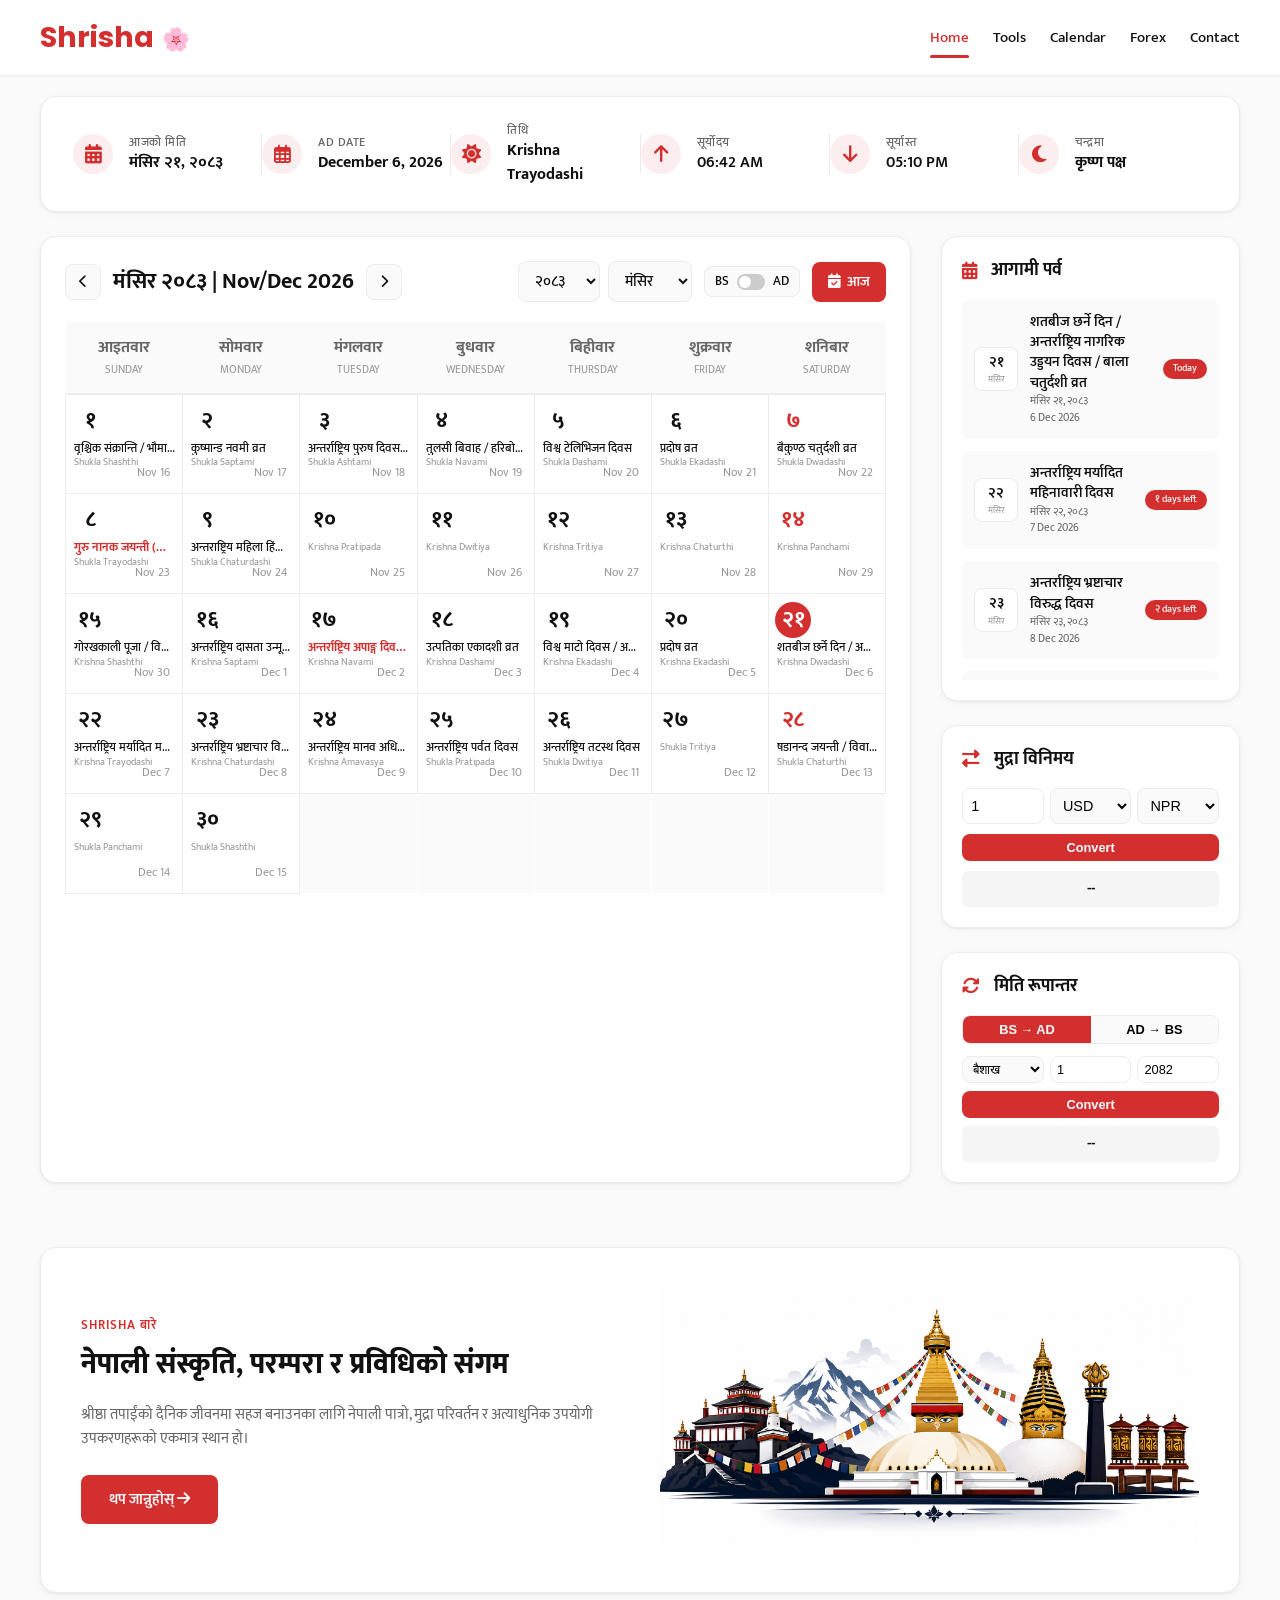
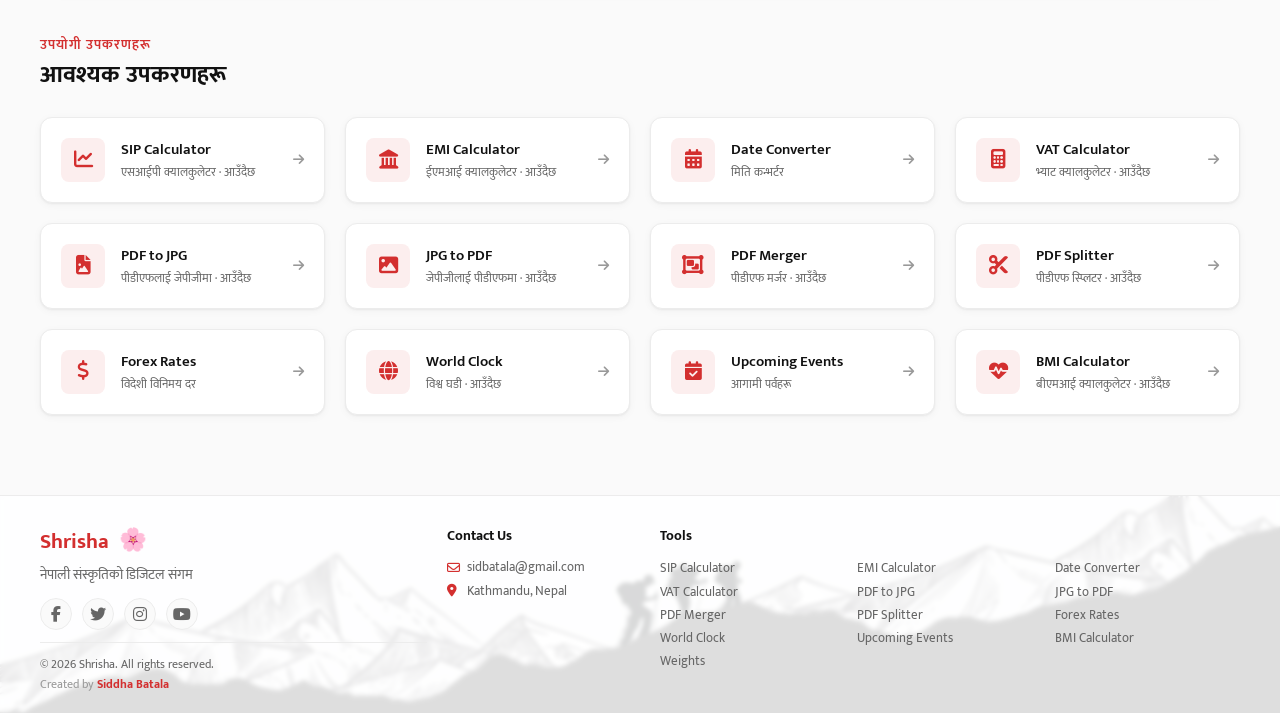
==== commit 5a95aae7: "Add files via upload" ====
--- a/index.html
+++ b/index.html
@@ -3,21 +3,29 @@
 <head>
     <meta charset="UTF-8" />
     <meta name="viewport" content="width=device-width, initial-scale=1.0, maximum-scale=5.0, user-scalable=yes" />
-    <title>Shrisha – नेपाली पात्रो, पञ्चाङ्ग र उपकरणहरू</title>
+    <title>Shrisha – नेपाली पात्रो, पञ्चाङ्ग, मिति कन्भर्टर र उपयोगी उपकरणहरू</title>
     <meta name="description" content="Shrisha – पूर्ण नेपाली पात्रो, पञ्चाङ्ग, मिति कन्भर्टर, मुद्रा परिवर्तक र उपयोगी उपकरणहरू।" />
-    <meta name="keywords" content="नेपाली पात्रो, Nepali Calendar, Panchang, नेपाली पञ्चाङ्ग, मिति कन्भर्टर" />
     <meta name="robots" content="index, follow" />
     <link rel="canonical" href="https://shrisha.com/" />
 
     <!-- Open Graph -->
     <meta property="og:type" content="website" />
+    <meta property="og:site_name" content="Shrisha" />
     <meta property="og:title" content="Shrisha – नेपाली पात्रो, पञ्चाङ्ग र उपकरणहरू" />
     <meta property="og:description" content="पूर्ण नेपाली पात्रो, पञ्चाङ्ग, मुद्रा परिवर्तक, मिति कन्भर्टर र उपयोगी उपकरणहरू।" />
     <meta property="og:url" content="https://shrisha.com/" />
+    <meta property="og:image" content="https://shrisha.com/assets/og-image.jpg" />
+
+    <!-- Twitter -->
+    <meta name="twitter:card" content="summary_large_image" />
+    <meta name="twitter:title" content="Shrisha – नेपाली पात्रो, पञ्चाङ्ग र उपकरणहरू" />
+    <meta name="twitter:description" content="पूर्ण नेपाली पात्रो, पञ्चाङ्ग, मुद्रा परिवर्तक, मिति कन्भर्टर र उपयोगी उपकरणहरू।" />
+    <meta name="twitter:image" content="https://shrisha.com/assets/og-image.jpg" />
 
     <!-- Favicon -->
     <link rel="icon" type="image/png" href="assets/favicon.png" />
     <link rel="apple-touch-icon" href="assets/favicon.png" />
+    <link rel="manifest" href="manifest.json" />
 
     <!-- Fonts -->
     <link rel="preconnect" href="https://fonts.googleapis.com" />
@@ -33,33 +41,60 @@
     <script type="application/ld+json">
         {
             "@context": "https://schema.org",
-            "@type": "WebPage",
-            "name": "Shrisha – Nepali Calendar & Tools",
-            "description": "Complete Nepali calendar, panchang, currency converter, date converter and tools.",
-            "url": "https://shrisha.com/"
+            "@graph": [
+                {
+                    "@type": "WebSite",
+                    "name": "Shrisha",
+                    "url": "https://shrisha.com/",
+                    "potentialAction": {
+                        "@type": "SearchAction",
+                        "target": "https://shrisha.com/?q={search_term_string}",
+                        "query-input": "required name=search_term_string"
+                    }
+                },
+                {
+                    "@type": "Organization",
+                    "name": "Shrisha",
+                    "url": "https://shrisha.com/",
+                    "logo": "https://shrisha.com/assets/favicon.png"
+                },
+                {
+                    "@type": "WebPage",
+                    "name": "Shrisha – Nepali Calendar & Tools",
+                    "description": "Complete Nepali calendar, panchang, currency converter, date converter and tools.",
+                    "url": "https://shrisha.com/"
+                }
+            ]
         }
     </script>
 </head>
 <body>
 
+    <!-- Screen-reader H1 (SEO primary heading, does not affect visual design) -->
+    <h1 class="sr-only">Shrisha – नेपाली पात्रो, पञ्चाङ्ग, मिति कन्भर्टर र उपयोगी उपकरणहरू</h1>
+
     <!-- ===== HEADER ===== -->
     <header class="header">
         <div class="header-inner">
             <div class="nav-left">
-                <a href="index.html" class="logo">
+                <a href="index.html" class="logo" aria-label="Shrisha Home">
                     <span class="logo-text">Shrisha</span>
-                    <span class="logo-sakura">🌸</span>
+                    <span class="logo-sakura" aria-hidden="true">🌸</span>
                 </a>
             </div>
-            <nav id="main-nav" class="main-nav">
+            <nav id="main-nav" class="main-nav" aria-label="Primary">
                 <ul id="nav-menu" class="nav-menu">
                     <li><a href="index.html" class="nav-link active">Home</a></li>
                     <li><a href="#tools-section" class="nav-link tools-nav-link">Tools</a></li>
                     <li><a href="#calendar" class="nav-link">Calendar</a></li>
-                    <li><a href="Forex.html" class="nav-link" target="_blank">Forex</a></li>
-                    <li><a href="#" class="nav-link">Contact</a></li>
+                    <li><a href="Forex.html" class="nav-link">Forex</a></li>
+                    <li><a href="contact.html" class="nav-link">Contact</a></li>
                 </ul>
-                <button class="mobile-menu-toggle" id="mobile-menu-toggle" aria-label="Toggle menu">
+                <button class="mobile-menu-toggle" id="mobile-menu-toggle"
+                        type="button"
+                        aria-label="Toggle menu"
+                        aria-expanded="false"
+                        aria-controls="main-nav">
                     <span></span><span></span><span></span>
                 </button>
             </nav>
@@ -67,50 +102,50 @@
     </header>
 
     <!-- ===== TOP INFO BAR ===== -->
-    <section class="info-bar-container">
+    <section class="info-bar-container" aria-label="Today's information">
         <div class="info-bar" id="info-bar">
             <div class="info-item">
-                <div class="info-icon"><i class="fas fa-calendar-alt"></i></div>
+                <div class="info-icon" aria-hidden="true"><i class="fas fa-calendar-alt"></i></div>
                 <div class="info-content">
                     <div class="info-label">आजको मिति</div>
                     <div class="info-value" id="info-bs-date">--</div>
                 </div>
             </div>
-            <div class="info-divider"></div>
-            <div class="info-item">
-                <div class="info-icon"><i class="far fa-calendar-alt"></i></div>
+            <div class="info-divider" aria-hidden="true"></div>
+            <div class="info-item">
+                <div class="info-icon" aria-hidden="true"><i class="far fa-calendar-alt"></i></div>
                 <div class="info-content">
                     <div class="info-label">AD Date</div>
                     <div class="info-value" id="info-ad-date">--</div>
                 </div>
             </div>
-            <div class="info-divider"></div>
-            <div class="info-item">
-                <div class="info-icon"><i class="fas fa-sun"></i></div>
+            <div class="info-divider" aria-hidden="true"></div>
+            <div class="info-item">
+                <div class="info-icon" aria-hidden="true"><i class="fas fa-sun"></i></div>
                 <div class="info-content">
                     <div class="info-label">तिथि</div>
                     <div class="info-value" id="info-tithi">--</div>
                 </div>
             </div>
-            <div class="info-divider"></div>
-            <div class="info-item">
-                <div class="info-icon"><i class="fas fa-arrow-up"></i></div>
+            <div class="info-divider" aria-hidden="true"></div>
+            <div class="info-item">
+                <div class="info-icon" aria-hidden="true"><i class="fas fa-arrow-up"></i></div>
                 <div class="info-content">
                     <div class="info-label">सूर्योदय</div>
                     <div class="info-value" id="info-sunrise">--:--</div>
                 </div>
             </div>
-            <div class="info-divider"></div>
-            <div class="info-item">
-                <div class="info-icon"><i class="fas fa-arrow-down"></i></div>
+            <div class="info-divider" aria-hidden="true"></div>
+            <div class="info-item">
+                <div class="info-icon" aria-hidden="true"><i class="fas fa-arrow-down"></i></div>
                 <div class="info-content">
                     <div class="info-label">सूर्यास्त</div>
                     <div class="info-value" id="info-sunset">--:--</div>
                 </div>
             </div>
-            <div class="info-divider"></div>
-            <div class="info-item">
-                <div class="info-icon"><i class="fas fa-moon"></i></div>
+            <div class="info-divider" aria-hidden="true"></div>
+            <div class="info-item">
+                <div class="info-icon" aria-hidden="true"><i class="fas fa-moon"></i></div>
                 <div class="info-content">
                     <div class="info-label">चन्द्रमा</div>
                     <div class="info-value" id="info-moon">--</div>
@@ -123,12 +158,12 @@
     <main class="main" id="calendar">
         <div class="content-grid">
             <!-- Calendar Card (left) -->
-            <section class="calendar-card">
+            <section class="calendar-card" aria-label="Nepali Calendar">
                 <div class="calendar-header">
                     <div class="month-nav-group">
-                        <button id="prev" class="nav-btn" aria-label="Previous month"><i class="fas fa-chevron-left"></i></button>
+                        <button id="prev" type="button" class="nav-btn" aria-label="Previous month"><i class="fas fa-chevron-left"></i></button>
                         <div class="month-title"><span id="period-label" class="period-label">Loading...</span></div>
-                        <button id="next" class="nav-btn" aria-label="Next month"><i class="fas fa-chevron-right"></i></button>
+                        <button id="next" type="button" class="nav-btn" aria-label="Next month"><i class="fas fa-chevron-right"></i></button>
                     </div>
                     <div class="header-controls">
                         <div class="dropdown-group">
@@ -136,13 +171,13 @@
                             <select id="month-selector" class="selector-dropdown" aria-label="Select Month"></select>
                         </div>
                         <div class="toggle-group">
-                            <button id="toggle-mode-btn" class="toggle-mode-btn" aria-label="Toggle BS/AD">
+                            <button id="toggle-mode-btn" type="button" class="toggle-mode-btn" aria-label="Toggle BS/AD">
                                 <span class="toggle-label">BS</span>
                                 <span class="toggle-slider"></span>
                                 <span class="toggle-label">AD</span>
                             </button>
                         </div>
-                        <button id="today-btn" class="today-btn-header"><i class="fas fa-calendar-check"></i> आज</button>
+                        <button id="today-btn" type="button" class="today-btn-header"><i class="fas fa-calendar-check"></i> आज</button>
                     </div>
                 </div>
                 <div class="calendar-wrapper">
@@ -159,12 +194,12 @@
                 </div>
             </section>
 
-            <!-- Sidebar (right) – no Panchang, just events and converters -->
-            <aside class="sidebar">
+            <!-- Sidebar (right) -->
+            <aside class="sidebar" aria-label="Tools sidebar">
                 <!-- Upcoming Events -->
                 <div class="sidebar-card upcoming-card">
                     <div class="card-header">
-                        <h3 class="card-title"><i class="fas fa-calendar-alt" style="color:#D32F2F;margin-right:8px;"></i>आगामी पर्व</h3>
+                        <h3 class="card-title"><i class="fas fa-calendar-alt" style="color:#D32F2F;margin-right:8px;" aria-hidden="true"></i>आगामी पर्व</h3>
                     </div>
                     <div class="upcoming-container">
                         <ul id="upcoming-list" class="upcoming-list" aria-live="polite">
@@ -176,46 +211,46 @@
                 <!-- Currency Converter -->
                 <div class="sidebar-card currency-card">
                     <div class="card-header">
-                        <h3 class="card-title"><i class="fas fa-exchange-alt" style="color:#D32F2F;margin-right:8px;"></i>मुद्रा विनिमय</h3>
+                        <h3 class="card-title"><i class="fas fa-exchange-alt" style="color:#D32F2F;margin-right:8px;" aria-hidden="true"></i>मुद्रा विनिमय</h3>
                     </div>
                     <div class="currency-compact">
                         <div class="currency-row">
-                            <input type="number" id="currency-amount" class="currency-input" placeholder="Amount" value="1">
-                            <select id="currency-from" class="currency-select"></select>
-                            <select id="currency-to" class="currency-select"></select>
-                        </div>
-                        <button id="currency-convert-btn" class="compact-btn">Convert</button>
-                        <div id="currency-result" class="currency-result" style="min-height:36px;padding:6px;background:#f5f5f5;border-radius:6px;text-align:center;font-weight:600;">--</div>
+                            <input type="number" id="currency-amount" class="currency-input" placeholder="Amount" value="1" aria-label="Amount">
+                            <select id="currency-from" class="currency-select" aria-label="From currency"></select>
+                            <select id="currency-to" class="currency-select" aria-label="To currency"></select>
+                        </div>
+                        <button id="currency-convert-btn" type="button" class="compact-btn">Convert</button>
+                        <div id="currency-result" class="currency-result" role="status" aria-live="polite" style="min-height:36px;padding:6px;background:#f5f5f5;border-radius:6px;text-align:center;font-weight:600;">--</div>
                     </div>
                 </div>
 
                 <!-- Date Converter -->
                 <div class="sidebar-card converter-card">
                     <div class="card-header">
-                        <h3 class="card-title"><i class="fas fa-sync-alt" style="color:#D32F2F;margin-right:8px;"></i>मिति रूपान्तर</h3>
+                        <h3 class="card-title"><i class="fas fa-sync-alt" style="color:#D32F2F;margin-right:8px;" aria-hidden="true"></i>मिति रूपान्तर</h3>
                     </div>
                     <div class="converter-compact">
                         <div class="converter-tabs">
-                            <button class="converter-tab active" data-mode="bs-to-ad">BS → AD</button>
-                            <button class="converter-tab" data-mode="ad-to-bs">AD → BS</button>
+                            <button type="button" class="converter-tab active" data-mode="bs-to-ad">BS → AD</button>
+                            <button type="button" class="converter-tab" data-mode="ad-to-bs">AD → BS</button>
                         </div>
                         <div id="bs-to-ad-compact" class="converter-form-compact active">
                             <div class="compact-row">
-                                <select id="bs-month-compact" class="compact-select"></select>
-                                <input type="number" id="bs-day-compact" class="compact-input" placeholder="Day" min="1" max="32" value="1">
-                                <input type="number" id="bs-year-compact" class="compact-input" placeholder="BS Year" min="2000" max="2099" value="2082">
+                                <select id="bs-month-compact" class="compact-select" aria-label="BS Month"></select>
+                                <input type="number" id="bs-day-compact" class="compact-input" placeholder="Day" min="1" max="32" value="1" aria-label="BS Day">
+                                <input type="number" id="bs-year-compact" class="compact-input" placeholder="BS Year" min="2000" max="2099" value="2082" aria-label="BS Year">
                             </div>
-                            <button id="convert-bs-compact-btn" class="compact-btn">Convert</button>
-                            <div id="bs-to-ad-compact-result" class="compact-result" style="min-height:36px;">--</div>
+                            <button id="convert-bs-compact-btn" type="button" class="compact-btn">Convert</button>
+                            <div id="bs-to-ad-compact-result" class="compact-result" role="status" aria-live="polite" style="min-height:36px;">--</div>
                         </div>
                         <div id="ad-to-bs-compact" class="converter-form-compact">
                             <div class="compact-row">
-                                <select id="ad-month-compact" class="compact-select"></select>
-                                <input type="number" id="ad-day-compact" class="compact-input" placeholder="Day" min="1" max="31" value="1">
-                                <input type="number" id="ad-year-compact" class="compact-input" placeholder="AD Year" min="1943" max="2042" value="2025">
+                                <select id="ad-month-compact" class="compact-select" aria-label="AD Month"></select>
+                                <input type="number" id="ad-day-compact" class="compact-input" placeholder="Day" min="1" max="31" value="1" aria-label="AD Day">
+                                <input type="number" id="ad-year-compact" class="compact-input" placeholder="AD Year" min="1943" max="2042" value="2025" aria-label="AD Year">
                             </div>
-                            <button id="convert-ad-compact-btn" class="compact-btn">Convert</button>
-                            <div id="ad-to-bs-compact-result" class="compact-result" style="min-height:36px;">--</div>
+                            <button id="convert-ad-compact-btn" type="button" class="compact-btn">Convert</button>
+                            <div id="ad-to-bs-compact-result" class="compact-result" role="status" aria-live="polite" style="min-height:36px;">--</div>
                         </div>
                     </div>
                 </div>
@@ -224,11 +259,11 @@
     </main>
 
     <!-- ===== DAY INFO POPUP (modal) ===== -->
-    <div id="day-popup" class="day-popup" aria-hidden="true" role="dialog">
+    <div id="day-popup" class="day-popup" aria-hidden="true" role="dialog" aria-modal="true" aria-labelledby="popup-bs-date">
         <div class="popup-overlay"></div>
         <div class="popup-container">
             <div class="popup-card" role="document">
-                <button class="popup-close" id="popup-close" aria-label="बन्द">✕</button>
+                <button class="popup-close" id="popup-close" type="button" aria-label="बन्द">✕</button>
 
                 <div class="popup-header">
                     <div class="popup-bs-date" id="popup-bs-date">--</div>
@@ -238,8 +273,8 @@
 
                 <div class="popup-body">
                     <div class="popup-row">
-                        <div class="popup-sun-item"><i class="fas fa-arrow-up"></i> सूर्योदय: <span id="popup-sunrise">--:--</span></div>
-                        <div class="popup-sun-item"><i class="fas fa-arrow-down"></i> सूर्यास्त: <span id="popup-sunset">--:--</span></div>
+                        <div class="popup-sun-item"><i class="fas fa-arrow-up" aria-hidden="true"></i> सूर्योदय: <span id="popup-sunrise">--:--</span></div>
+                        <div class="popup-sun-item"><i class="fas fa-arrow-down" aria-hidden="true"></i> सूर्यास्त: <span id="popup-sunset">--:--</span></div>
                     </div>
                     <div class="popup-day-count" id="popup-day-count">आज</div>
 
@@ -255,9 +290,8 @@
 
                     <div class="popup-festivals" id="popup-festivals"></div>
 
-                    <!-- View Full Panchang Link (icon removed) -->
                     <div class="popup-full-panchang-link">
-                        <a href="#" id="popup-full-panchang-link" class="full-panchang-link">
+                        <a href="#info-bar" id="popup-full-panchang-link" class="full-panchang-link">
                             पूर्ण पञ्चाङ्ग हेर्नुहोस्
                         </a>
                     </div>
@@ -267,37 +301,37 @@
     </div>
 
     <!-- ===== ABOUT SECTION ===== -->
-    <section class="about-section">
+    <section class="about-section" aria-labelledby="about-title">
         <div class="about-wrapper">
             <div class="about-text">
                 <h4 class="about-subtitle">Shrisha बारे</h4>
-                <h2 class="about-title">नेपाली संस्कृति, परम्परा र प्रविधिको संगम</h2>
+                <h2 class="about-title" id="about-title">नेपाली संस्कृति, परम्परा र प्रविधिको संगम</h2>
                 <p>श्रीष्ठा तपाईंको दैनिक जीवनमा सहज बनाउनका लागि नेपाली पात्रो, मुद्रा परिवर्तन र अत्याधुनिक उपयोगी उपकरणहरूको एकमात्र स्थान हो।</p>
-                <button class="btn-primary">थप जान्नुहोस् <i class="fas fa-arrow-right"></i></button>
+                <button type="button" class="btn-primary">थप जान्नुहोस् <i class="fas fa-arrow-right" aria-hidden="true"></i></button>
             </div>
             <div class="about-image"><img src="assets/about-image.png" alt="Shrisha बारे" loading="lazy" /></div>
         </div>
     </section>
 
     <!-- ===== TOOLS SECTION ===== -->
-    <section id="tools-section" class="tools-section">
+    <section id="tools-section" class="tools-section" aria-labelledby="tools-title">
         <div class="tools-header">
             <span class="tools-label">उपयोगी उपकरणहरू</span>
-            <h3 class="tools-title">आवश्यक उपकरणहरू</h3>
+            <h3 class="tools-title" id="tools-title">आवश्यक उपकरणहरू</h3>
         </div>
         <div class="tools-grid">
-            <a href="#" class="tool-card" data-tool="sip"><div class="tool-icon"><i class="fas fa-chart-line"></i></div><div class="tool-content"><h4>SIP Calculator</h4><p>एसआईपी क्यालकुलेटर</p></div><i class="fas fa-arrow-right tool-arrow"></i></a>
-            <a href="#" class="tool-card" data-tool="emi"><div class="tool-icon"><i class="fas fa-landmark"></i></div><div class="tool-content"><h4>EMI Calculator</h4><p>ईएमआई क्यालकुलेटर</p></div><i class="fas fa-arrow-right tool-arrow"></i></a>
-            <a href="#" class="tool-card" data-tool="date"><div class="tool-icon"><i class="fas fa-calendar-alt"></i></div><div class="tool-content"><h4>Date Converter</h4><p>मिति कन्भर्टर</p></div><i class="fas fa-arrow-right tool-arrow"></i></a>
-            <a href="#" class="tool-card" data-tool="vat"><div class="tool-icon"><i class="fas fa-calculator"></i></div><div class="tool-content"><h4>VAT Calculator</h4><p>भ्याट क्यालकुलेटर</p></div><i class="fas fa-arrow-right tool-arrow"></i></a>
-            <a href="#" class="tool-card" data-tool="pdf2jpg"><div class="tool-icon"><i class="fas fa-file-image"></i></div><div class="tool-content"><h4>PDF to JPG</h4><p>पीडीएफलाई जेपीजीमा</p></div><i class="fas fa-arrow-right tool-arrow"></i></a>
-            <a href="#" class="tool-card" data-tool="jpg2pdf"><div class="tool-icon"><i class="fas fa-image"></i></div><div class="tool-content"><h4>JPG to PDF</h4><p>जेपीजीलाई पीडीएफमा</p></div><i class="fas fa-arrow-right tool-arrow"></i></a>
-            <a href="#" class="tool-card" data-tool="pdfmerge"><div class="tool-icon"><i class="fas fa-object-group"></i></div><div class="tool-content"><h4>PDF Merger</h4><p>पीडीएफ मर्जर</p></div><i class="fas fa-arrow-right tool-arrow"></i></a>
-            <a href="#" class="tool-card" data-tool="pdfsplit"><div class="tool-icon"><i class="fas fa-cut"></i></div><div class="tool-content"><h4>PDF Splitter</h4><p>पीडीएफ स्प्लिटर</p></div><i class="fas fa-arrow-right tool-arrow"></i></a>
-            <a href="#" class="tool-card" data-tool="forex"><div class="tool-icon"><i class="fas fa-dollar-sign"></i></div><div class="tool-content"><h4>Forex Rates</h4><p>विदेशी विनिमय दर</p></div><i class="fas fa-arrow-right tool-arrow"></i></a>
-            <a href="#" class="tool-card" data-tool="worldclock"><div class="tool-icon"><i class="fas fa-globe"></i></div><div class="tool-content"><h4>World Clock</h4><p>विश्व घडी</p></div><i class="fas fa-arrow-right tool-arrow"></i></a>
-            <a href="#" class="tool-card" data-tool="events"><div class="tool-icon"><i class="fas fa-calendar-check"></i></div><div class="tool-content"><h4>Upcoming Events</h4><p>आगामी पर्वहरू</p></div><i class="fas fa-arrow-right tool-arrow"></i></a>
-            <a href="#" class="tool-card" data-tool="bmi"><div class="tool-icon"><i class="fas fa-heartbeat"></i></div><div class="tool-content"><h4>BMI Calculator</h4><p>बीएमआई क्यालकुलेटर</p></div><i class="fas fa-arrow-right tool-arrow"></i></a>
+            <a href="#" class="tool-card" data-tool="sip" aria-disabled="true" tabindex="-1"><div class="tool-icon"><i class="fas fa-chart-line" aria-hidden="true"></i></div><div class="tool-content"><h4>SIP Calculator</h4><p>एसआईपी क्यालकुलेटर · आउँदैछ</p></div><i class="fas fa-arrow-right tool-arrow" aria-hidden="true"></i></a>
+            <a href="#" class="tool-card" data-tool="emi" aria-disabled="true" tabindex="-1"><div class="tool-icon"><i class="fas fa-landmark" aria-hidden="true"></i></div><div class="tool-content"><h4>EMI Calculator</h4><p>ईएमआई क्यालकुलेटर · आउँदैछ</p></div><i class="fas fa-arrow-right tool-arrow" aria-hidden="true"></i></a>
+            <a href="#calendar" class="tool-card" data-tool="date"><div class="tool-icon"><i class="fas fa-calendar-alt" aria-hidden="true"></i></div><div class="tool-content"><h4>Date Converter</h4><p>मिति कन्भर्टर</p></div><i class="fas fa-arrow-right tool-arrow" aria-hidden="true"></i></a>
+            <a href="#" class="tool-card" data-tool="vat" aria-disabled="true" tabindex="-1"><div class="tool-icon"><i class="fas fa-calculator" aria-hidden="true"></i></div><div class="tool-content"><h4>VAT Calculator</h4><p>भ्याट क्यालकुलेटर · आउँदैछ</p></div><i class="fas fa-arrow-right tool-arrow" aria-hidden="true"></i></a>
+            <a href="#" class="tool-card" data-tool="pdf2jpg" aria-disabled="true" tabindex="-1"><div class="tool-icon"><i class="fas fa-file-image" aria-hidden="true"></i></div><div class="tool-content"><h4>PDF to JPG</h4><p>पीडीएफलाई जेपीजीमा · आउँदैछ</p></div><i class="fas fa-arrow-right tool-arrow" aria-hidden="true"></i></a>
+            <a href="#" class="tool-card" data-tool="jpg2pdf" aria-disabled="true" tabindex="-1"><div class="tool-icon"><i class="fas fa-image" aria-hidden="true"></i></div><div class="tool-content"><h4>JPG to PDF</h4><p>जेपीजीलाई पीडीएफमा · आउँदैछ</p></div><i class="fas fa-arrow-right tool-arrow" aria-hidden="true"></i></a>
+            <a href="#" class="tool-card" data-tool="pdfmerge" aria-disabled="true" tabindex="-1"><div class="tool-icon"><i class="fas fa-object-group" aria-hidden="true"></i></div><div class="tool-content"><h4>PDF Merger</h4><p>पीडीएफ मर्जर · आउँदैछ</p></div><i class="fas fa-arrow-right tool-arrow" aria-hidden="true"></i></a>
+            <a href="#" class="tool-card" data-tool="pdfsplit" aria-disabled="true" tabindex="-1"><div class="tool-icon"><i class="fas fa-cut" aria-hidden="true"></i></div><div class="tool-content"><h4>PDF Splitter</h4><p>पीडीएफ स्प्लिटर · आउँदैछ</p></div><i class="fas fa-arrow-right tool-arrow" aria-hidden="true"></i></a>
+            <a href="Forex.html" class="tool-card" data-tool="forex"><div class="tool-icon"><i class="fas fa-dollar-sign" aria-hidden="true"></i></div><div class="tool-content"><h4>Forex Rates</h4><p>विदेशी विनिमय दर</p></div><i class="fas fa-arrow-right tool-arrow" aria-hidden="true"></i></a>
+            <a href="#" class="tool-card" data-tool="worldclock" aria-disabled="true" tabindex="-1"><div class="tool-icon"><i class="fas fa-globe" aria-hidden="true"></i></div><div class="tool-content"><h4>World Clock</h4><p>विश्व घडी · आउँदैछ</p></div><i class="fas fa-arrow-right tool-arrow" aria-hidden="true"></i></a>
+            <a href="#" class="tool-card" data-tool="events" aria-disabled="true" tabindex="-1"><div class="tool-icon"><i class="fas fa-calendar-check" aria-hidden="true"></i></div><div class="tool-content"><h4>Upcoming Events</h4><p>आगामी पर्वहरू</p></div><i class="fas fa-arrow-right tool-arrow" aria-hidden="true"></i></a>
+            <a href="#" class="tool-card" data-tool="bmi" aria-disabled="true" tabindex="-1"><div class="tool-icon"><i class="fas fa-heartbeat" aria-hidden="true"></i></div><div class="tool-content"><h4>BMI Calculator</h4><p>बीएमआई क्यालकुलेटर · आउँदैछ</p></div><i class="fas fa-arrow-right tool-arrow" aria-hidden="true"></i></a>
         </div>
     </section>
 
@@ -305,15 +339,14 @@
     <footer class="footer">
         <div class="footer-overlay"></div>
         <div class="footer-content">
-            <!-- Brand Column -->
             <div class="footer-column brand-col">
-                <div class="footer-logo">Shrisha <span class="logo-sakura">🌸</span></div>
+                <div class="footer-logo">Shrisha <span class="logo-sakura" aria-hidden="true">🌸</span></div>
                 <p class="footer-desc">नेपाली संस्कृतिको डिजिटल संगम</p>
                 <div class="social-links">
-                    <a href="#" aria-label="Facebook"><i class="fab fa-facebook-f"></i></a>
-                    <a href="#" aria-label="Twitter"><i class="fab fa-twitter"></i></a>
-                    <a href="#" aria-label="Instagram"><i class="fab fa-instagram"></i></a>
-                    <a href="#" aria-label="YouTube"><i class="fab fa-youtube"></i></a>
+                    <a href="#" aria-label="Facebook"><i class="fab fa-facebook-f" aria-hidden="true"></i></a>
+                    <a href="#" aria-label="Twitter"><i class="fab fa-twitter" aria-hidden="true"></i></a>
+                    <a href="#" aria-label="Instagram"><i class="fab fa-instagram" aria-hidden="true"></i></a>
+                    <a href="#" aria-label="YouTube"><i class="fab fa-youtube" aria-hidden="true"></i></a>
                 </div>
                 <div class="footer-copyright">
                     <p>&copy; <span id="current-year"></span> Shrisha. All rights reserved.</p>
@@ -321,28 +354,26 @@
                 </div>
             </div>
 
-            <!-- Contact Column -->
             <div class="footer-column contact-col">
                 <h4>Contact Us</h4>
                 <ul>
-                    <li><i class="far fa-envelope"></i> sidbatala@gmail.com</li>
-                    <li><i class="fas fa-map-marker-alt"></i> Kathmandu, Nepal</li>
+                    <li><i class="far fa-envelope" aria-hidden="true"></i> sidbatala@gmail.com</li>
+                    <li><i class="fas fa-map-marker-alt" aria-hidden="true"></i> Kathmandu, Nepal</li>
                 </ul>
             </div>
 
-            <!-- Tools Column -->
             <div class="footer-column tools-col">
                 <h4>Tools</h4>
                 <ul>
                     <li><a href="#">SIP Calculator</a></li>
                     <li><a href="#">EMI Calculator</a></li>
-                    <li><a href="#">Date Converter</a></li>
+                    <li><a href="#calendar">Date Converter</a></li>
                     <li><a href="#">VAT Calculator</a></li>
                     <li><a href="#">PDF to JPG</a></li>
                     <li><a href="#">JPG to PDF</a></li>
                     <li><a href="#">PDF Merger</a></li>
                     <li><a href="#">PDF Splitter</a></li>
-                    <li><a href="#">Forex Rates</a></li>
+                    <li><a href="Forex.html">Forex Rates</a></li>
                     <li><a href="#">World Clock</a></li>
                     <li><a href="#">Upcoming Events</a></li>
                     <li><a href="#">BMI Calculator</a></li>
--- a/style.css
+++ b/style.css
@@ -31,6 +31,19 @@
     -webkit-font-smoothing: antialiased;
 }
 
+/* Screen-reader-only utility (for the SEO H1 and similar) */
+.sr-only {
+    position: absolute !important;
+    width: 1px;
+    height: 1px;
+    padding: 0;
+    margin: -1px;
+    overflow: hidden;
+    clip: rect(0, 0, 0, 0);
+    white-space: nowrap;
+    border: 0;
+}
+
 /* ===== Header ===== */
 .header {
     background: var(--card-bg);
@@ -1123,7 +1136,6 @@
     font-size: 0.8rem;
 }
 
-/* Tools list: 3 columns */
 .tools-col ul {
     display: grid;
     grid-template-columns: repeat(3, 1fr);
@@ -1291,7 +1303,6 @@
         grid-template-columns: 1fr;
     }
 
-    /* Popup responsive */
     .popup-panchang-mini {
         grid-template-columns: 1fr;
     }
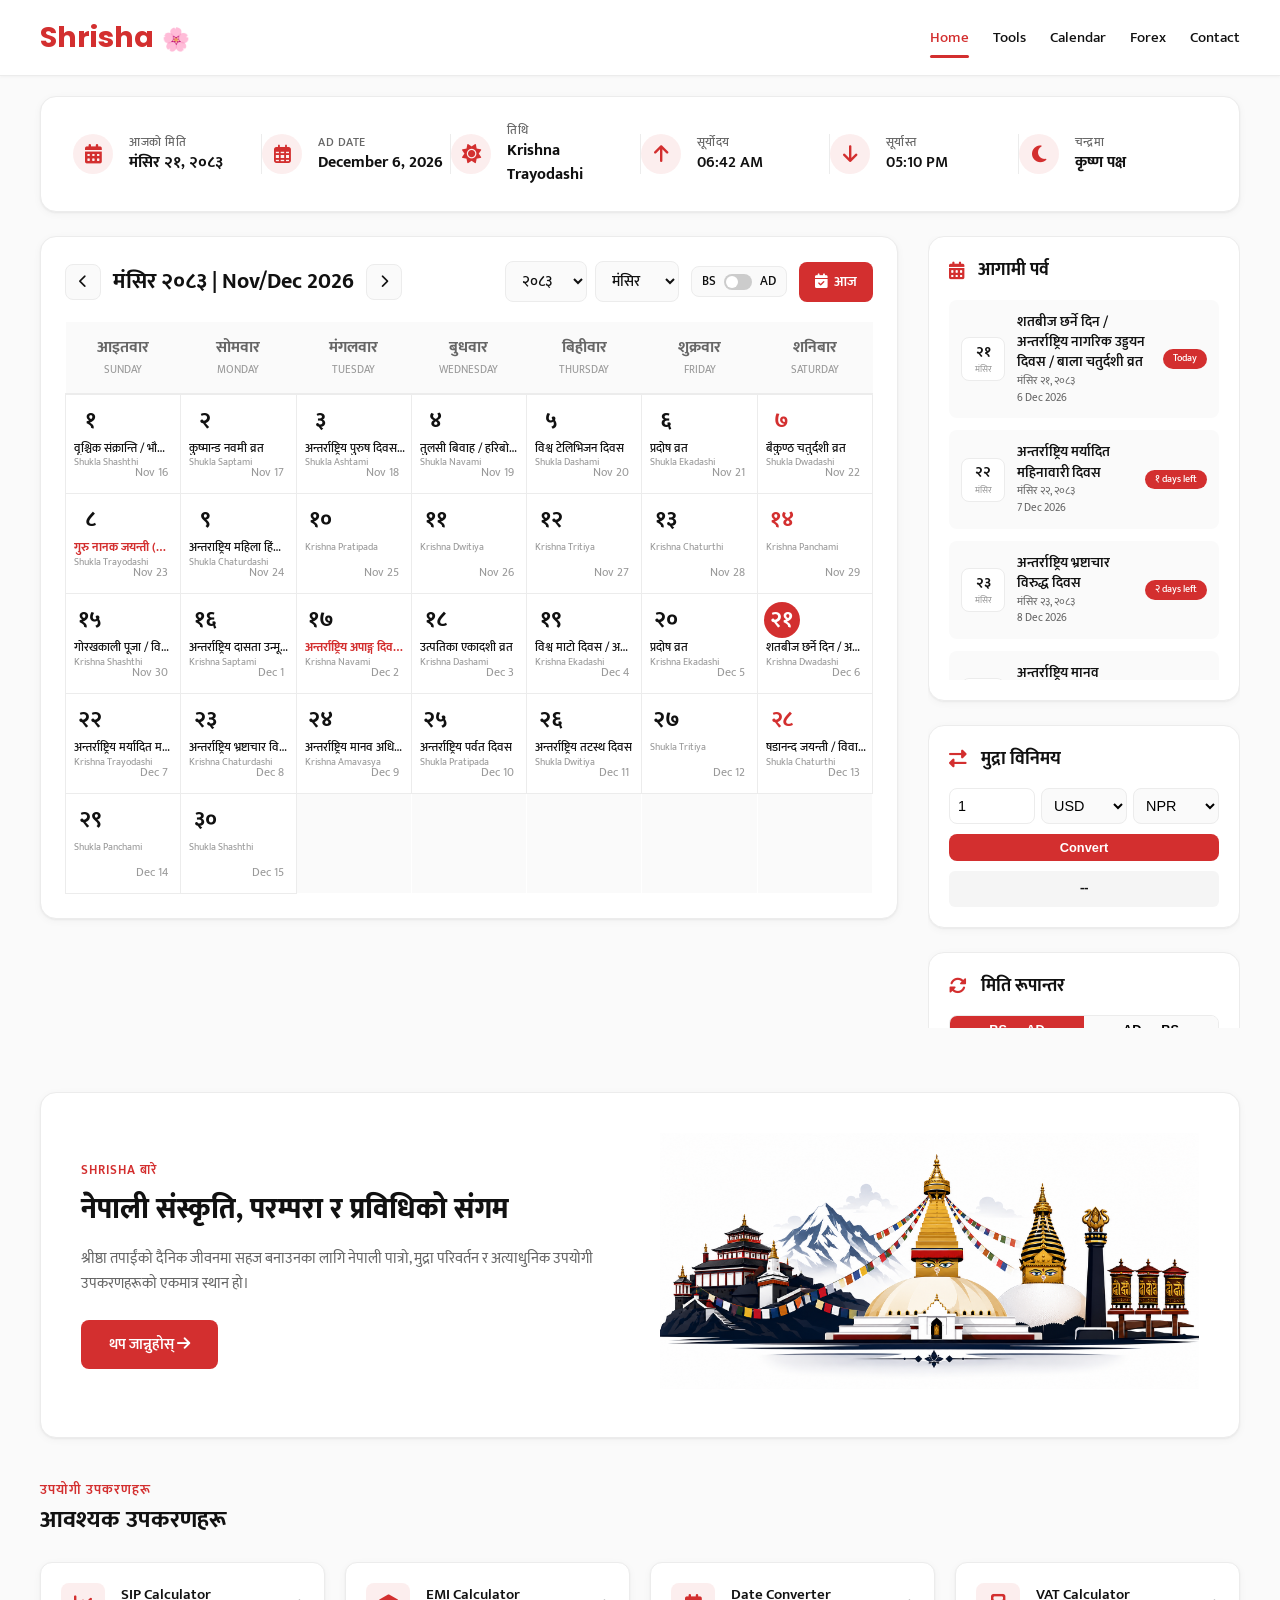
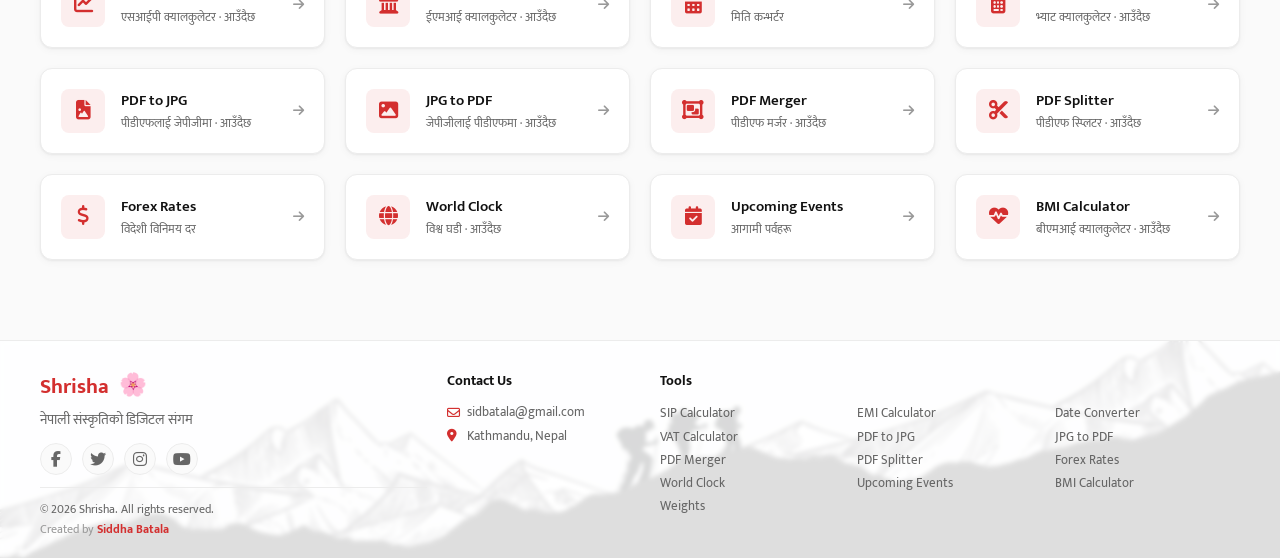
==== commit 3f5e0918: "Fix link case for Forex in navigation menu" ====
--- a/index.html
+++ b/index.html
@@ -87,7 +87,7 @@
                     <li><a href="index.html" class="nav-link active">Home</a></li>
                     <li><a href="#tools-section" class="nav-link tools-nav-link">Tools</a></li>
                     <li><a href="#calendar" class="nav-link">Calendar</a></li>
-                    <li><a href="Forex.html" class="nav-link">Forex</a></li>
+                    <li><a href="forex.html" class="nav-link">Forex</a></li>
                     <li><a href="contact.html" class="nav-link">Contact</a></li>
                 </ul>
                 <button class="mobile-menu-toggle" id="mobile-menu-toggle"
@@ -390,4 +390,4 @@
     <script src="app.js" defer></script>
 
 </body>
-</html>+</html>
--- a/style.css
+++ b/style.css
@@ -215,32 +215,62 @@
     margin: 0 auto;
     padding: 24px 40px;
 }
+
+/* Two-column grid: calendar (left) + sticky sidebar (right).
+   align-items: start keeps BOTH columns at their natural content
+   height, so the calendar no longer stretches and the sidebar
+   can stick within the grid row as the page scrolls. */
 .content-grid {
-    display: flex;
+    display: grid;
+    grid-template-columns: minmax(0, 2.2fr) minmax(0, 0.8fr);
     gap: 30px;
-    align-items: stretch;
-}
-.calendar-card {
-    flex: 2.2;
-}
-.sidebar {
-    flex: 0.8;
-    display: flex;
-    flex-direction: column;
-    gap: 24px;
-    position: sticky;
-    top: 24px;
-    align-self: flex-start;
-}
-
-/* ===== Calendar Card ===== */
+    align-items: start;
+}
+
+/* Calendar column — natural height, no stretching. */
 .calendar-card {
     background: var(--card-bg);
     border-radius: var(--radius-lg);
     box-shadow: var(--shadow-card);
     border: 1px solid var(--border-color);
     padding: 24px;
-}
+    min-width: 0;
+    align-self: start;
+}
+
+/* ===== Sidebar (sticky on desktop) ===== */
+.sidebar {
+    display: flex;
+    flex-direction: column;
+    gap: 24px;
+    position: sticky;
+    top: 92px;                       /* header height + gap */
+    align-self: start;               /* required for sticky in grid */
+    max-height: calc(100vh - 108px);
+    overflow-y: auto;
+    overflow-x: hidden;
+    min-width: 0;
+    /* subtle, thin scrollbar when sidebar content is tall */
+    scrollbar-width: thin;
+    scrollbar-color: #cfcfcf transparent;
+    /* keep smooth scrolling feel consistent with the page */
+    scroll-behavior: smooth;
+}
+.sidebar::-webkit-scrollbar {
+    width: 5px;
+}
+.sidebar::-webkit-scrollbar-track {
+    background: transparent;
+}
+.sidebar::-webkit-scrollbar-thumb {
+    background: #cfcfcf;
+    border-radius: 3px;
+}
+.sidebar::-webkit-scrollbar-thumb:hover {
+    background: #b5b5b5;
+}
+
+/* ===== Calendar Card (inner) ===== */
 .calendar-header {
     display: flex;
     justify-content: space-between;
@@ -498,14 +528,15 @@
     font-weight: 400;
 }
 
-/* ===== Sidebar ===== */
+/* ===== Sidebar Cards ===== */
 .sidebar-card {
     background: var(--card-bg);
     border-radius: var(--radius-lg);
     box-shadow: var(--shadow-card);
     border: 1px solid var(--border-color);
     padding: 20px;
-    flex: 1;
+    /* Natural content size — no stretching */
+    flex: 0 0 auto;
 }
 .card-header {
     display: flex;
@@ -1198,6 +1229,7 @@
         min-width: auto;
     }
 }
+
 @media (max-width: 992px) {
     .header-inner {
         padding: 12px 24px;
@@ -1208,17 +1240,23 @@
     .main {
         padding: 20px 24px;
     }
+
+    /* Stack columns and disable sticky behavior */
     .content-grid {
-        flex-direction: column;
+        grid-template-columns: 1fr;
+        gap: 24px;
     }
     .calendar-card {
-        flex: 1;
+        align-self: auto;
     }
     .sidebar {
-        flex: 1;
         position: static;
-        align-self: stretch;
-    }
+        top: auto;
+        max-height: none;
+        overflow: visible;
+        align-self: auto;
+    }
+
     .info-bar {
         flex-wrap: wrap;
         padding: 16px;
@@ -1244,6 +1282,12 @@
         flex-direction: column;
     }
 }
+
+/* ============================================================
+   MOBILE (≤ 768px) — Calendar cell simplified:
+   festival text and tithi are hidden; only BS day number
+   and small AD date remain, centered in each cell.
+   ============================================================ */
 @media (max-width: 768px) {
     .nav-menu {
         display: none;
@@ -1281,6 +1325,9 @@
     .month-nav-group {
         justify-content: center;
     }
+    .header-controls {
+        justify-content: center;
+    }
     .about-section {
         padding: 0 16px;
     }
@@ -1306,23 +1353,134 @@
     .popup-panchang-mini {
         grid-template-columns: 1fr;
     }
-}
+
+    /* ---------- CALENDAR CELL (mobile) ---------- */
+    .calendar-card {
+        padding: 14px 10px;
+    }
+    .calendar-wrapper {
+        overflow-x: hidden;
+    }
+    #calendar-table thead th {
+        padding: 8px 2px;
+        font-size: 0.85rem;
+    }
+    .th-nep {
+        font-size: 0.72rem;
+    }
+    .th-en {
+        font-size: 0.5rem;
+        letter-spacing: 0.2px;
+    }
+
+    #calendar-table tbody td {
+        height: 60px;
+        padding: 4px 2px;
+        vertical-align: middle;
+    }
+
+    /* Hide festival/event names and tithi on mobile */
+    #calendar-table .cell-center {
+        display: none;
+    }
+
+    /* Center the BS day number and stack the AD date below */
+    .cell-inner {
+        justify-content: center;
+        align-items: center;
+    }
+    .cell-top {
+        justify-content: center;
+        align-items: center;
+        margin-bottom: 2px;
+    }
+    .bs-day {
+        font-size: 1.05rem;
+        width: 30px;
+        height: 30px;
+    }
+    .ad-date {
+        position: static;
+        display: block;
+        text-align: center;
+        font-size: 0.6rem;
+        line-height: 1.1;
+        margin-top: 1px;
+    }
+
+    /* Slightly tighter header controls */
+    .month-title {
+        font-size: 1.1rem;
+    }
+    .nav-btn {
+        width: 32px;
+        height: 32px;
+    }
+    .selector-dropdown {
+        padding: 5px 8px;
+        font-size: 0.85rem;
+    }
+    .today-btn-header {
+        padding: 7px 12px;
+        font-size: 0.82rem;
+    }
+    .toggle-mode-btn {
+        padding: 3px 8px;
+        font-size: 0.75rem;
+    }
+}
+
+/* ============================================================
+   SMALL MOBILE (≤ 480px) — Even more compact calendar cells
+   ============================================================ */
 @media (max-width: 480px) {
     .info-item {
         flex: 1 1 48%;
     }
     .calendar-card {
-        padding: 12px;
-    }
+        padding: 10px 6px;
+    }
+
+    #calendar-table thead th {
+        padding: 6px 1px;
+    }
+    .th-nep {
+        font-size: 0.65rem;
+    }
+    .th-en {
+        display: none;
+    }
+
     #calendar-table tbody td {
-        height: 80px;
-        padding: 4px;
+        height: 52px;
+        padding: 2px 1px;
     }
     .bs-day {
-        font-size: 1.2rem;
-        width: 30px;
-        height: 30px;
-    }
+        font-size: 0.92rem;
+        width: 26px;
+        height: 26px;
+    }
+    .ad-date {
+        font-size: 0.55rem;
+    }
+
+    .month-title {
+        font-size: 0.95rem;
+    }
+    .nav-btn {
+        width: 28px;
+        height: 28px;
+        font-size: 0.75rem;
+    }
+    .selector-dropdown {
+        padding: 4px 6px;
+        font-size: 0.78rem;
+    }
+    .today-btn-header {
+        padding: 6px 10px;
+        font-size: 0.76rem;
+    }
+
     .about-title {
         font-size: 1.3rem;
     }
